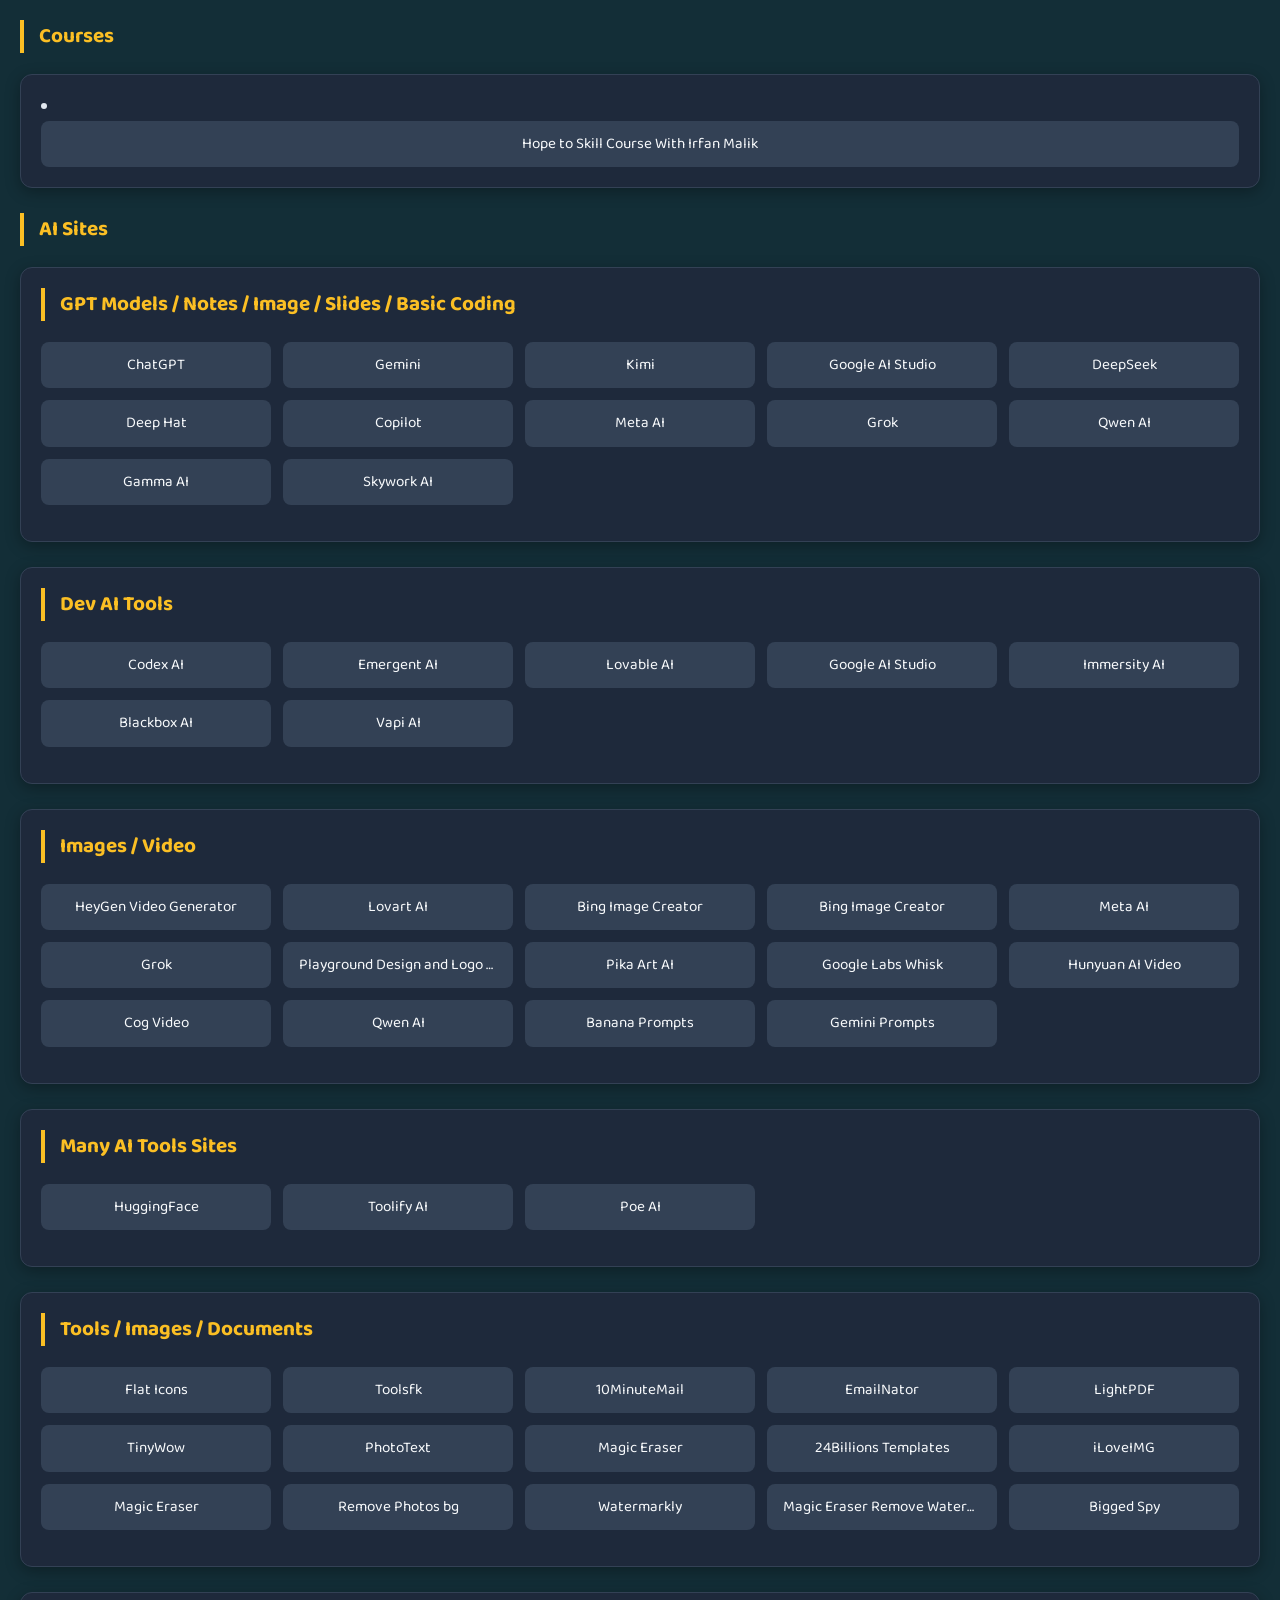
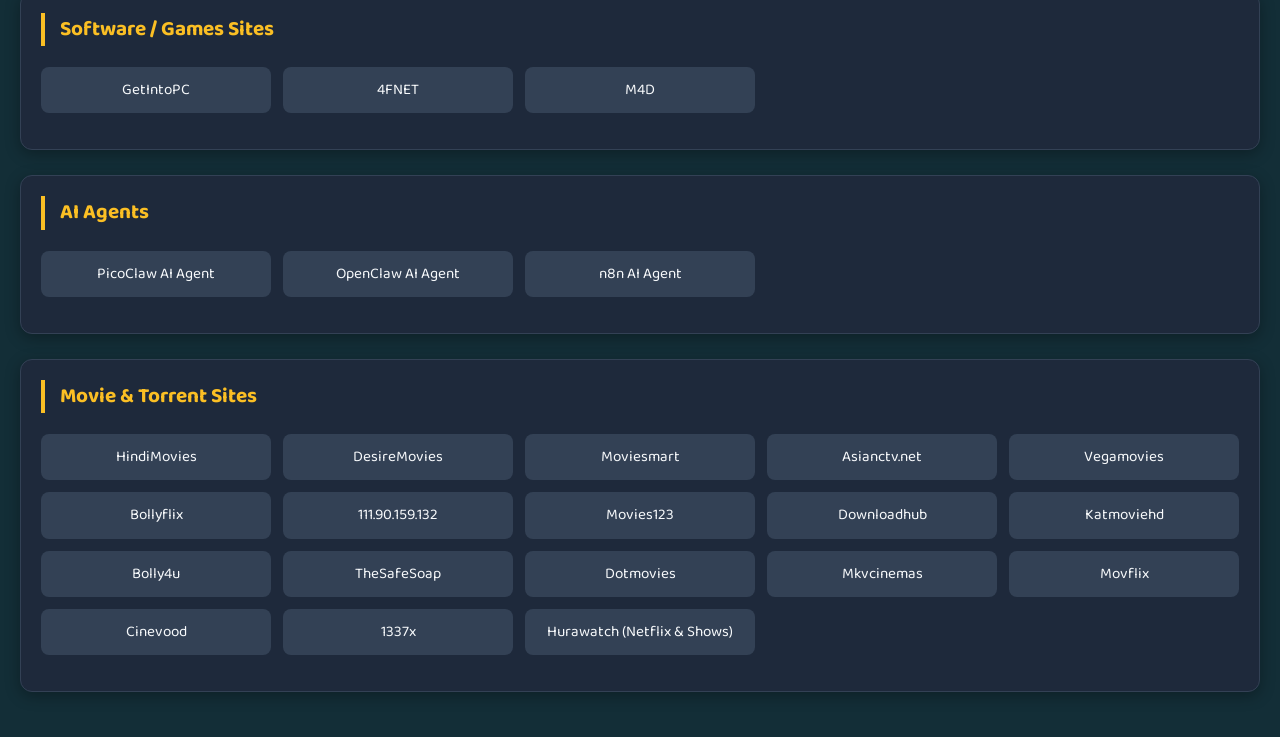
==== all-sites.html @ 226d319f "update" ====
<!DOCTYPE html>
<html lang="en">
<head>
    <meta charset="UTF-8">
    <meta name="viewport" content="width=device-width, initial-scale=1.0">
    <title>My Bookmark</title>
    <link rel="stylesheet" href="style.css">
    <link href="https://fonts.googleapis.com/css2?family=Baloo+Bhai+2&family=Bpmf+Huninn&family=Poppins:ital,wght@0,100;0,200;0,300;0,400;0,500;0,600;0,700;0,800;0,900;1,100;1,200;1,300;1,400;1,500;1,600;1,700;1,800;1,900&display=swap" rel="stylesheet">

</head>
<body>
    <main>
        <h3>Courses</h3>
        <div>
            <li>
                <a href="https://hopetoskills.com/">Hope to Skill Course With Irfan Malik</a>
            </li>
        </div>


        <h3>AI Sites</h3>
       <div>
        <h3>GPT Models / Notes / Image / Slides / Basic Coding</h3>
        <ul>
            <li><a href="https://chat.openai.com/">ChatGPT</a></li>
            <li><a href="https://gemini.google.com/app">Gemini</a></li>
            <li><a href="https://www.kimi.com/en/">Kimi</a></li>
            <li><a href="https://aistudio.google.com/">Google AI Studio</a></li>
            <li><a href="https://www.deepseek.com/en">DeepSeek</a></li>
            <li><a href="https://app.deephat.ai/">Deep Hat</a></li>
            <li><a href="https://copilot.microsoft.com/">Copilot</a></li>
            <li><a href="https://www.meta.ai/">Meta AI</a></li>
            <li><a href="https://grok.com/">Grok</a></li>
            <li><a href="https://qwen.ai/">Qwen AI</a></li>
            <li><a href="https://gamma.app/ur">Gamma AI</a></li>
            <li><a href="https://skywork.ai/">Skywork AI</a></li>
       </div>
       <div>
        <h3>Dev AI Tools</h3>
    <ul>
            <li><a href="https://chatgpt.com/codex">Codex AI</a></li>
            <li><a href="https://app.emergent.sh/home">Emergent AI</a></li>
            <li><a href="https://lovable.dev/">Lovable AI</a></li>
            <li><a href="https://aistudio.google.com/">Google AI Studio</a></li>
            <li><a href="https://app.immersity.ai">Immersity AI</a></li>
            <li><a href="https://www.blackbox.ai/">Blackbox AI</a></li>
            <li><a href="https://vapi.ai/">Vapi AI</a></li>
        </div>
        <div>
             <h3>Images / Video</h3>
            <ul>
            <li><a href="https://app.heygen.com">HeyGen Video Generator</a></li>
            <li><a href="https://www.lovart.ai">Lovart AI</a></li>
            <li><a href="https://www.bing.com/images/create">Bing Image Creator</a></li>
            <li><a href="https://www.bing.com/images/create">Bing Image Creator</a></li>
            <li><a href="https://www.meta.ai/">Meta AI</a></li>
            <li><a href="https://grok.com/">Grok</a></li>
            <li><a href="https://playground.com/">Playground Design and Logo AI</a></li>
            <li><a href="https://pika.art//">Pika Art AI</a></li>
            <li><a href="https://labs.google/fx/tools/whisk">Google Labs Whisk</a></li>
            <li><a href="https://aivideo.hunyuan.tencent.com">Hunyuan AI Video</a></li>
            <li><a href="https://www.cogvideo.org">Cog Video</a></li>
            <li><a href="https://qwen.ai/">Qwen AI</a></li>
            <li><a href="https://www.bananaprompts.xyz/">Banana Prompts</a></li>
            <li><a href="https://gemini-prompts.vercel.app/">Gemini Prompts</a></li>
    
        </div>
        
        <div>
            <h3>Many AI Tools Sites</h3>
    <ul>
            <li><a href="https://huggingface.co/">HuggingFace</a></li>
            <li><a href="https://www.toolify.ai/">Toolify AI</a></li>
            <li><a href="https://poe.com/">Poe AI</a></li>
        </div>
        <div>
            <h3>Tools / Images / Documents</h3>
    <ul>
    
            <li><a href="https://www.flaticon.com//">Flat Icons</a></li>
            <li><a href="https://toolsfk.com/">Toolsfk</a></li>
            <li><a href="https://10minutemail.net">10MinuteMail</a></li>
            <li><a href="https://www.emailnator.com/">EmailNator</a></li>
            <li><a href="https://lightpdf.com/">LightPDF</a></li>
            <li><a href="https://tinywow.com/">TinyWow</a></li>
            <li><a href="https://photext.shop/">PhotoText</a></li>
            <li><a href="https://magiceraser.org/">Magic Eraser</a></li>
            <li><a href="https://24billions.com/">24Billions Templates</a></li>
            <li><a href="https://www.iloveimg.com/">iLoveIMG</a></li>
            <li><a href="https://magiceraser.org/">Magic Eraser</a></li>
            <li><a href="https://remove.photos/ ">Remove Photos bg</a></li>
            <li><a href="https://watermarkly.com/add-text-to-photo/">Watermarkly</a></li>
            <li><a href="https://magiceraser.org/remove-watermark-from-image/">Magic Eraser Remove Watermark</a></li>
            <li><a href="https://bigged.com/spy/">Bigged Spy</a></li>
        </div>
        <div>
            <h3>Software / Games Sites</h3>
    <ul>
            <li><a href="https://getintopc.com/">GetIntoPC  </a></li>
            <li><a href="https://www.4fnet.org/">4FNET</a></li>
            <li><a href="https://www.m4d.fun/">M4D</a></li>
        </div>
        <div>
            <h3>AI Agents</h3>
          <ul>
            <li><a href="https://picoclaw.net/">PicoClaw AI Agent</a></li>
            <li><a href="https://openclaw.ai/">OpenClaw AI Agent</a></li>
            <li><a href="https://n8n.io/">n8n AI Agent</a></li>
        </div>
        <div>
        <h3>Movie & Torrent Sites</h3>
        <ul>
            <li><a href="https://www.hindimovies.to/">HindiMovies</a></li>
            <li><a href="https://desiremovies.my/">DesireMovies</a></li>
            <li><a href="https://moviesmart.click/">Moviesmart</a></li>
            <li><a href="https://asianctv.net/">Asianctv.net</a></li>
            <li><a href="https://vegamovies.is/">Vegamovies</a></li>
            <li><a href="https://bollyflix.diy/">Bollyflix</a></li>
            <li><a href="https://111.90.159.132/">111.90.159.132</a></li>
            <li><a href="https://movies123.pk/">Movies123</a></li>
            <li><a href="https://downloadhub.lol/">Downloadhub</a></li>
            <li><a href="https://katmoviehd.to/">Katmoviehd</a></li>
            <li><a href="https://bolly4u.green/">Bolly4u</a></li>
            <li><a href="https://thesafesoap.com/">TheSafeSoap</a></li>
            <li><a href="https://dotmovies.ws/">Dotmovies</a></li>
            <li><a href="https://mkvcinemas.pw/">Mkvcinemas</a></li>
            <li><a href="https://movflix.info/">Movflix</a></li>
            <li><a href="https://cinevood.net/">Cinevood</a></li>
            <li><a href="https://1337x.to/">1337x</a></li>
            <li><a href="https://hurawatch.cc/">Hurawatch (Netflix & Shows)</a></li>
        </ul>
    </div>
    </main>
</body>
</html>
---- style.css ----
* { font-family: "Baloo Bhai 2", cursive; 
}
   
   /* Global Styles */
    body {
  font-family: "Segoe UI", Tahoma, Geneva, Verdana, sans-serif;
  background-color: #132e37; /* Dark Blue-Grey background */
  color: #e2e8f0;
  line-height: 1.6;
  margin: 0;
  padding: 20px;
}

h2 {
  text-align: center;
  color: #38bdf8;
  font-size: 2.5rem;
  margin-bottom: 30px;
  text-transform: uppercase;
  letter-spacing: 2px;
  border-bottom: 2px solid #38bdf8;
  display: inline-block;
  width: 100%;
  padding-bottom: 10px;
}

/* Container for each category */
div {
  background: #1e293b;
  margin-bottom: 25px;
  padding: 20px;
  border-radius: 12px;
  box-shadow: 0 4px 15px rgba(0, 0, 0, 0.3);
  border: 1px solid #334155;
}

h3 {
  color: #fbbf24; /* Amber color for titles */
  margin-top: 0;
  border-left: 4px solid #fbbf24;
  padding-left: 15px;
  font-size: 1.3rem;
}

/* List styling */
ul {
  list-style: none;
  padding: 0;
  display: grid;
  grid-template-columns: repeat(auto-fill, minmax(200px, 1fr));
  gap: 12px;
  margin-top: 15px;
}

li {
  margin: 0;
}

/* Link/Button styling */
a {
  text-decoration: none;
  color: #f8fafc;
  background: #334155;
  padding: 10px 15px;
  border-radius: 8px;
  display: block;
  transition: all 0.3s ease;
  text-align: center;
  font-size: 0.95rem;
  border: 1px solid transparent;
  white-space: nowrap;
  overflow: hidden;
  text-overflow: ellipsis;
}

/* Hover effect */
a:hover {
  background: #38bdf8;
  color: #0f172a;
  transform: translateY(-3px);
  box-shadow: 0 5px 15px rgba(56, 189, 248, 0.4);
  font-weight: bold;
}

/* Responsive adjustments */
@media (max-width: 600px) {
  ul {
    grid-template-columns: repeat(auto-fill, minmax(140px, 1fr));
  }
  h2 {
    font-size: 1.8rem;
  }
}
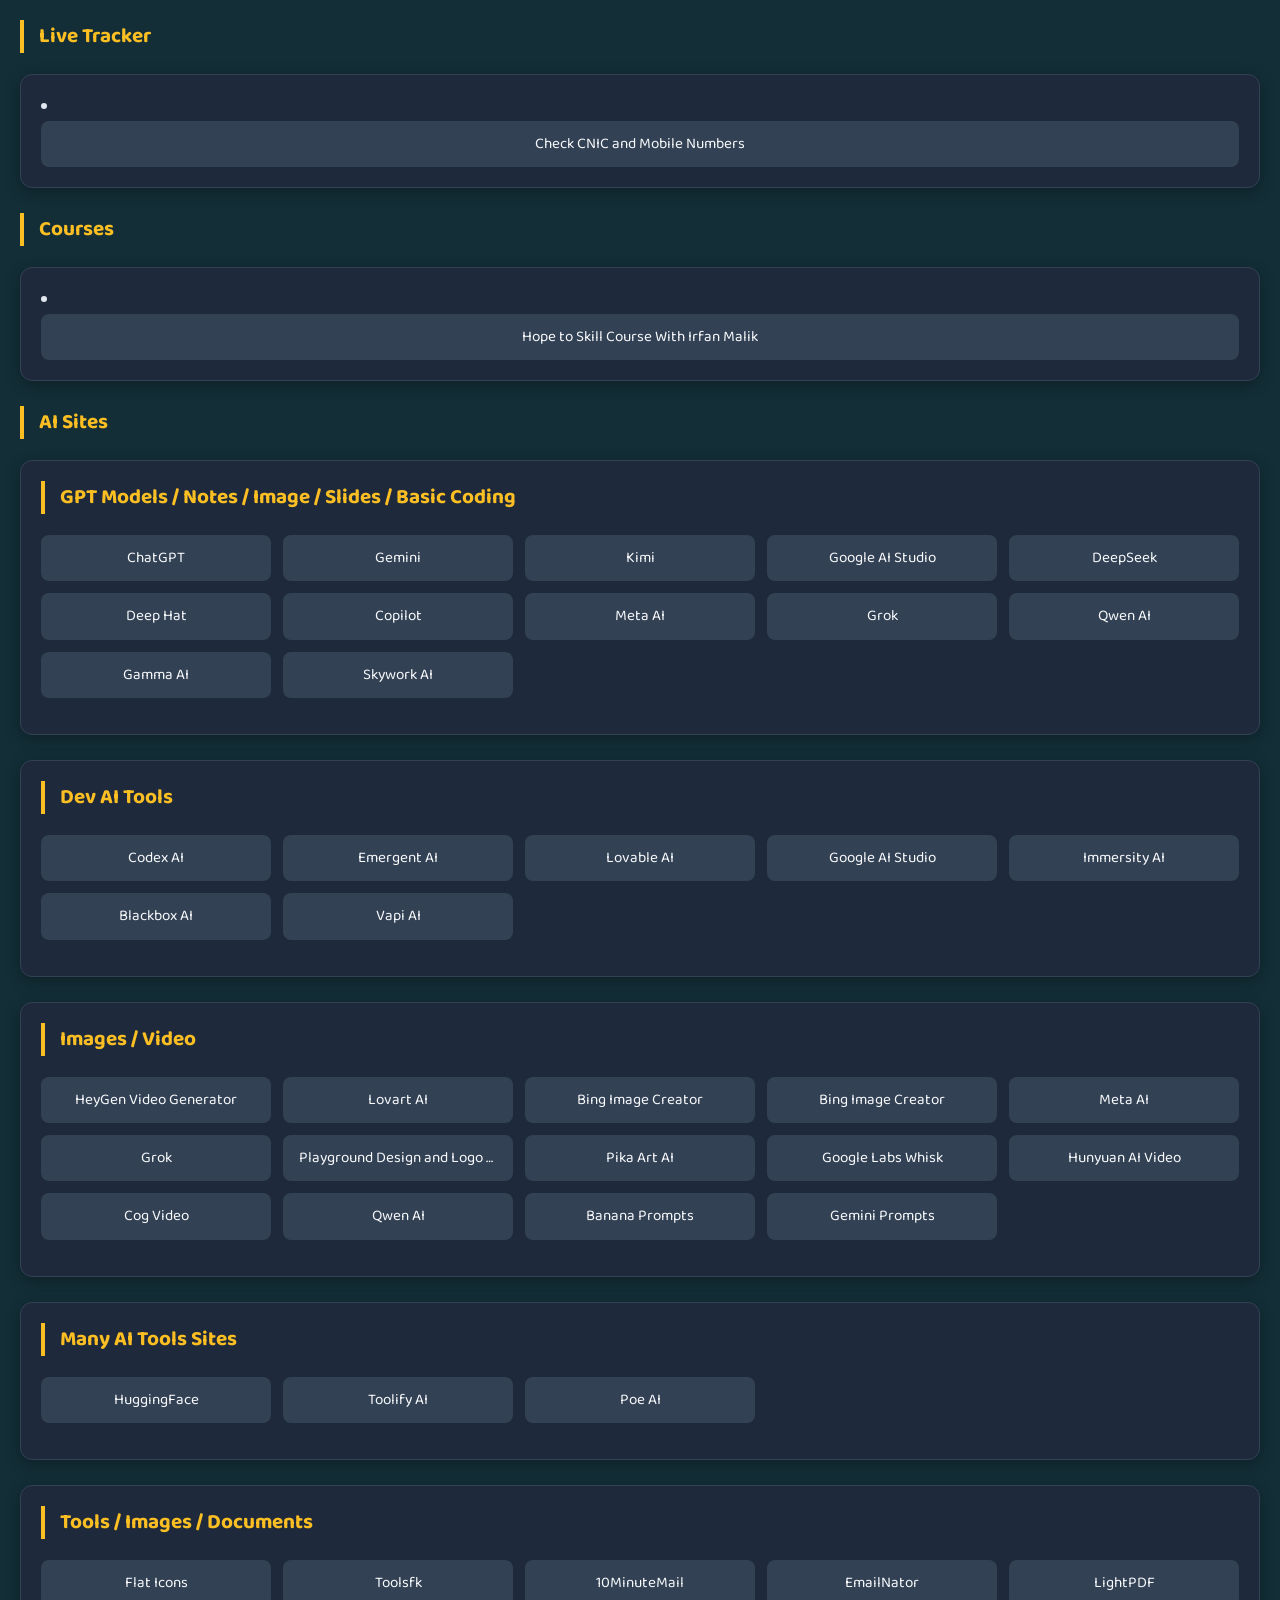
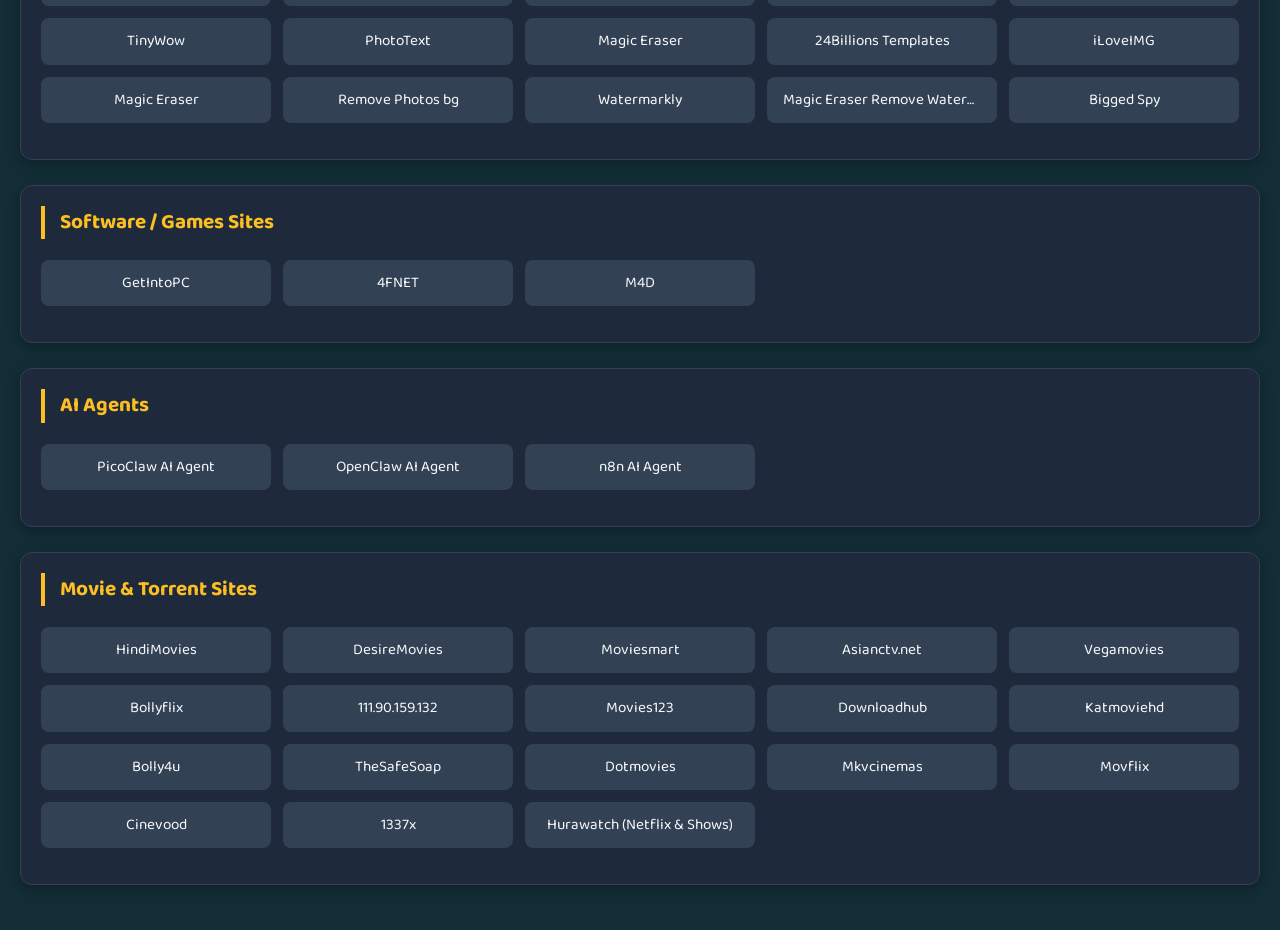
==== commit 5aae63d7: "update live tracker site" ====
--- a/all-sites.html
+++ b/all-sites.html
@@ -10,6 +10,13 @@
 </head>
 <body>
     <main>
+        
+        <h3>Live Tracker</h3>
+        <div>
+            <li>
+                <a href="https://cnic.pk/">Check CNIC and Mobile Numbers</a>
+            </li>
+        </div>
         <h3>Courses</h3>
         <div>
             <li>
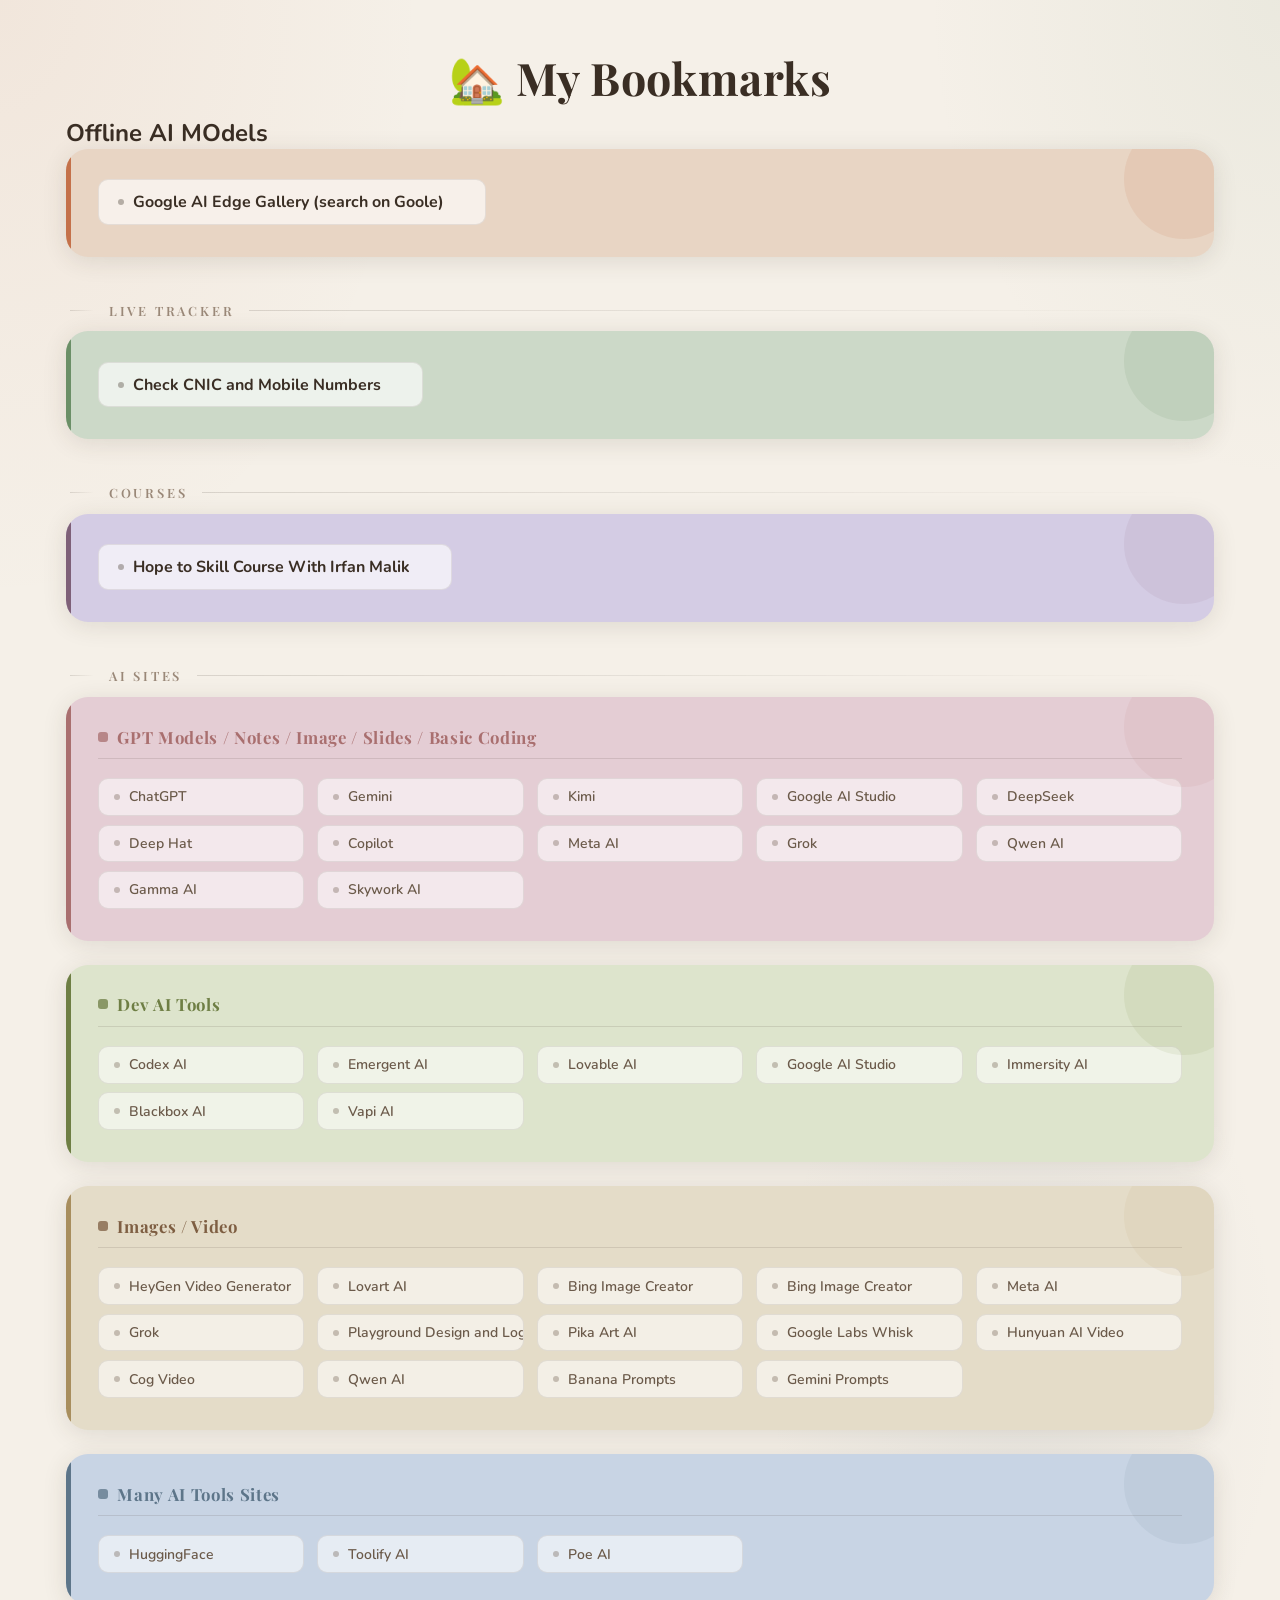
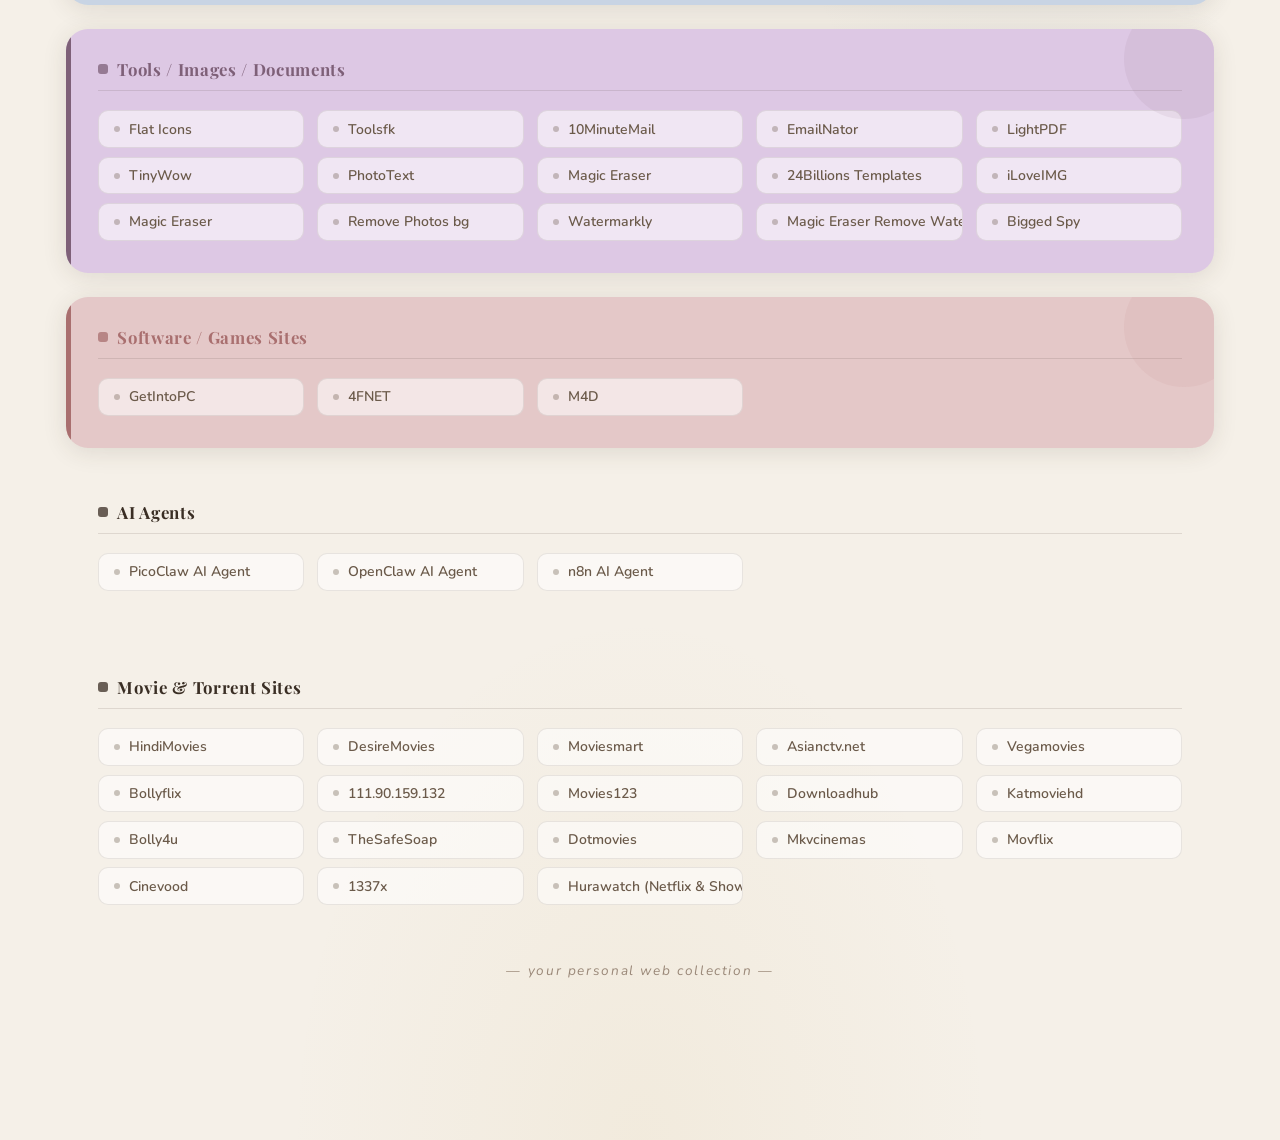
==== commit c6d190b4: "update-of -Google AI edge gallary" ====
--- a/all-sites.html
+++ b/all-sites.html
@@ -11,6 +11,14 @@
 <body>
     <main>
         
+        <h2>Offline AI MOdels</h2>
+
+        <div>
+            <li>
+                <a href="https://www.google.com">Google AI Edge Gallery (search on Goole) </a>
+            </li>
+        </div>
+
         <h3>Live Tracker</h3>
         <div>
             <li>
--- a/style.css
+++ b/style.css
@@ -1,93 +1,440 @@
-* { font-family: "Baloo Bhai 2", cursive; 
-}
-   
-   /* Global Styles */
-    body {
-  font-family: "Segoe UI", Tahoma, Geneva, Verdana, sans-serif;
-  background-color: #132e37; /* Dark Blue-Grey background */
-  color: #e2e8f0;
-  line-height: 1.6;
-  margin: 0;
-  padding: 20px;
-}
-
-h2 {
+/* =============================================
+   MY BOOKMARK — Warm Home Interior Theme
+   Colors: Cream · Sage · Terracotta · Dusty Rose
+   Vibe: Clean, Cozy, Warm, Elegant
+   ============================================= */
+
+@import url('https://fonts.googleapis.com/css2?family=Playfair+Display:wght@500;600;700&family=Nunito:wght@400;500;600;700&display=swap');
+
+/* ══════════════════════════════════════════════
+   CSS VARIABLES
+══════════════════════════════════════════════ */
+:root {
+  /* Page background — warm linen/cream */
+  --bg-page:     #f5f0e8;
+  --bg-warm:     #ede8de;
+
+  /* Card backgrounds — soft home palette */
+  --sage:        #8faa8b;
+  --sage-light:  #b5c9b2;
+  --sage-dark:   #6b8f67;
+
+  --terracotta:  #c4714a;
+  --terra-light: #d9926f;
+  --terra-dark:  #a85a38;
+
+  --dusty-rose:  #c48b8b;
+  --rose-light:  #d4a9a9;
+  --rose-dark:   #a96f6f;
+
+  --slate-blue:  #7a90a4;
+  --slate-light: #9aafc0;
+  --slate-dark:  #5d7589;
+
+  --mustard:     #c4a24a;
+  --must-light:  #d4b96a;
+  --must-dark:   #a8882e;
+
+  --olive:       #8a9a5a;
+  --olive-light: #a4b472;
+  --olive-dark:  #6e7e44;
+
+  --warm-brown:  #9a7558;
+  --brown-light: #b4926f;
+  --brown-dark:  #7e5e42;
+
+  --muted-teal:  #5a8a84;
+  --teal-light:  #74a49e;
+  --teal-dark:   #426e68;
+
+  --mauve:       #9a7a94;
+  --mauve-light: #b498ae;
+  --mauve-dark:  #7e6078;
+
+  --sand:        #c4aa7a;
+  --sand-light:  #d4be96;
+  --sand-dark:   #a88e5e;
+
+  /* Text */
+  --text-dark:   #3a2e24;
+  --text-mid:    #6b5a4a;
+  --text-soft:   #9a8878;
+  --text-light:  #f5f0e8;
+
+  /* Fonts */
+  --font-display: 'Playfair Display', serif;
+  --font-body:    'Nunito', sans-serif;
+
+  --r-xs: 6px;
+  --r-sm: 10px;
+  --r-md: 16px;
+  --r-lg: 22px;
+  --r-xl: 28px;
+
+  --ease:        0.22s cubic-bezier(0.4, 0, 0.2, 1);
+  --ease-bounce: 0.28s cubic-bezier(0.34, 1.4, 0.64, 1);
+  --shadow-soft: 0 2px 16px rgba(58, 46, 36, 0.1);
+  --shadow-card: 0 4px 24px rgba(58, 46, 36, 0.12);
+  --shadow-hover: 0 12px 40px rgba(58, 46, 36, 0.18);
+}
+
+/* ══════════════════════════════════════════════
+   RESET
+══════════════════════════════════════════════ */
+*, *::before, *::after { box-sizing: border-box; margin: 0; padding: 0; }
+html { scroll-behavior: smooth; }
+ul, li { list-style: none; }
+
+/* ══════════════════════════════════════════════
+   BODY — warm linen background
+══════════════════════════════════════════════ */
+body {
+  font-family: var(--font-body);
+  background-color: var(--bg-page);
+  background-image:
+    radial-gradient(ellipse 60% 40% at 0%   0%,   rgba(196,113,74,0.08)  0%, transparent 55%),
+    radial-gradient(ellipse 55% 35% at 100% 0%,   rgba(143,170,139,0.10) 0%, transparent 50%),
+    radial-gradient(ellipse 50% 35% at 50%  100%, rgba(196,162, 74,0.07) 0%, transparent 55%),
+    radial-gradient(ellipse 40% 30% at 80%  50%,  rgba(122,144,164,0.08) 0%, transparent 50%);
+  color: var(--text-dark);
+  min-height: 100vh;
+  padding-bottom: 6rem;
+}
+
+/* ══════════════════════════════════════════════
+   PAGE HEADER
+══════════════════════════════════════════════ */
+main::before {
+  content: '🏡  My Bookmarks';
+  display: block;
+  font-family: var(--font-display);
+  font-size: clamp(1.8rem, 5vw, 2.8rem);
+  font-weight: 700;
   text-align: center;
-  color: #38bdf8;
-  font-size: 2.5rem;
-  margin-bottom: 30px;
+  padding: 3rem 1.5rem 0.6rem;
+  color: var(--text-dark);
+  letter-spacing: 0.01em;
+  animation: fadeDown 0.55s ease both;
+}
+
+main::after {
+  content: '— your personal web collection —';
+  display: block;
+  font-family: var(--font-body);
+  font-size: 0.85rem;
+  font-weight: 400;
+  text-align: center;
+  color: var(--text-soft);
+  letter-spacing: 0.12em;
+  margin-bottom: 2rem;
+  font-style: italic;
+  animation: fadeDown 0.6s 0.1s ease both;
+}
+
+/* ══════════════════════════════════════════════
+   MAIN WRAPPER
+══════════════════════════════════════════════ */
+main {
+  max-width: 1200px;
+  margin: 0 auto;
+  padding: 0 1.6rem 2rem;
+}
+
+/* ══════════════════════════════════════════════
+   SECTION LABELS — "Live Tracker", "Courses", "AI Sites"
+══════════════════════════════════════════════ */
+main > h3 {
+  font-family: var(--font-display);
+  font-size: clamp(0.7rem, 1.5vw, 0.8rem);
+  font-weight: 600;
+  letter-spacing: 0.22em;
   text-transform: uppercase;
-  letter-spacing: 2px;
-  border-bottom: 2px solid #38bdf8;
+  color: var(--text-soft);
+  margin: 2.8rem 0 0.8rem 0.3rem;
+  display: flex;
+  align-items: center;
+  gap: 0.9rem;
+  animation: fadeIn 0.5s ease both;
+}
+
+main > h3::before,
+main > h3::after {
+  content: '';
+  flex: 1;
+  height: 1px;
+  background: linear-gradient(90deg, rgba(58,46,36,0.15), transparent);
+}
+main > h3::before { max-width: 24px; }
+main > h3:first-child { margin-top: 0.5rem; }
+
+/* ══════════════════════════════════════════════
+   CARDS — base styles
+══════════════════════════════════════════════ */
+main > div {
+  position: relative;
+  border-radius: var(--r-lg);
+  padding: 1.8rem 2rem 2rem;
+  margin-bottom: 1.5rem;
+  overflow: hidden;
+  transition: transform var(--ease), box-shadow var(--ease);
+  animation: slideUp 0.45s ease both;
+  border: none;
+}
+
+/* Stagger */
+main > div:nth-child(2)  { animation-delay: 0.04s; }
+main > div:nth-child(4)  { animation-delay: 0.08s; }
+main > div:nth-child(6)  { animation-delay: 0.12s; }
+main > div:nth-child(7)  { animation-delay: 0.16s; }
+main > div:nth-child(8)  { animation-delay: 0.20s; }
+main > div:nth-child(9)  { animation-delay: 0.24s; }
+main > div:nth-child(10) { animation-delay: 0.28s; }
+main > div:nth-child(11) { animation-delay: 0.32s; }
+main > div:nth-child(12) { animation-delay: 0.36s; }
+main > div:nth-child(13) { animation-delay: 0.40s; }
+
+/* ── CARD BACKGROUNDS — each a warm home color ── */
+main > div:nth-child(2)  { background: #e8d5c4; box-shadow: var(--shadow-card); }  /* Live Tracker   — warm peach  */
+main > div:nth-child(4)  { background: #ccd9c8; box-shadow: var(--shadow-card); }  /* Courses        — sage green  */
+main > div:nth-child(6)  { background: #d4cce4; box-shadow: var(--shadow-card); }  /* GPT Models     — lavender    */
+main > div:nth-child(7)  { background: #c8ddd8; box-shadow: var(--shadow-card); }  /* Dev AI Tools   — muted teal  */
+main > div:nth-child(8)  { background: #e4cdd4; box-shadow: var(--shadow-card); }  /* Images/Video   — dusty rose  */
+main > div:nth-child(9)  { background: #dde4cc; box-shadow: var(--shadow-card); }  /* Many AI Tools  — olive green */
+main > div:nth-child(10) { background: #e4dcc8; box-shadow: var(--shadow-card); }  /* Tools/Docs     — sand/wheat  */
+main > div:nth-child(11) { background: #c8d4e4; box-shadow: var(--shadow-card); }  /* Software/Games — slate blue  */
+main > div:nth-child(12) { background: #ddc8e4; box-shadow: var(--shadow-card); }  /* AI Agents      — mauve       */
+main > div:nth-child(13) { background: #e4c8c8; box-shadow: var(--shadow-card); }  /* Movies/Torrent — rose        */
+
+/* Left border accent per card */
+main > div:nth-child(2)::before  { background: var(--terracotta); }
+main > div:nth-child(4)::before  { background: var(--sage-dark); }
+main > div:nth-child(6)::before  { background: var(--mauve-dark); }
+main > div:nth-child(7)::before  { background: var(--teal-dark); }
+main > div:nth-child(8)::before  { background: var(--rose-dark); }
+main > div:nth-child(9)::before  { background: var(--olive-dark); }
+main > div:nth-child(10)::before { background: var(--sand-dark); }
+main > div:nth-child(11)::before { background: var(--slate-dark); }
+main > div:nth-child(12)::before { background: var(--mauve-dark); }
+main > div:nth-child(13)::before { background: var(--rose-dark); }
+
+main > div::before {
+  content: '';
+  position: absolute;
+  top: 0; left: 0; bottom: 0;
+  width: 5px;
+  border-radius: var(--r-lg) 0 0 var(--r-lg);
+}
+
+/* Subtle corner texture circle */
+main > div::after {
+  content: '';
+  position: absolute;
+  top: -30px; right: -30px;
+  width: 120px; height: 120px;
+  border-radius: 50%;
+  opacity: 0.12;
+  pointer-events: none;
+}
+
+main > div:nth-child(2)::after  { background: var(--terracotta); }
+main > div:nth-child(4)::after  { background: var(--sage-dark); }
+main > div:nth-child(6)::after  { background: var(--mauve); }
+main > div:nth-child(7)::after  { background: var(--muted-teal); }
+main > div:nth-child(8)::after  { background: var(--dusty-rose); }
+main > div:nth-child(9)::after  { background: var(--olive); }
+main > div:nth-child(10)::after { background: var(--sand); }
+main > div:nth-child(11)::after { background: var(--slate-blue); }
+main > div:nth-child(12)::after { background: var(--mauve); }
+main > div:nth-child(13)::after { background: var(--dusty-rose); }
+
+/* Card hover */
+main > div:hover {
+  transform: translateY(-4px);
+  box-shadow: var(--shadow-hover);
+}
+
+/* ══════════════════════════════════════════════
+   SECTION HEADINGS inside cards
+══════════════════════════════════════════════ */
+main > div > h3 {
+  font-family: var(--font-display);
+  font-size: clamp(0.88rem, 2vw, 1.05rem);
+  font-weight: 700;
+  letter-spacing: 0.04em;
+  margin-bottom: 1.2rem;
+  padding-bottom: 0.65rem;
+  display: flex;
+  align-items: center;
+  gap: 0.6rem;
+  border-bottom: 1.5px solid rgba(58, 46, 36, 0.12);
+}
+
+/* Small square icon before heading */
+main > div > h3::before {
+  content: '';
   display: inline-block;
-  width: 100%;
-  padding-bottom: 10px;
-}
-
-/* Container for each category */
-div {
-  background: #1e293b;
-  margin-bottom: 25px;
-  padding: 20px;
-  border-radius: 12px;
-  box-shadow: 0 4px 15px rgba(0, 0, 0, 0.3);
-  border: 1px solid #334155;
-}
-
-h3 {
-  color: #fbbf24; /* Amber color for titles */
-  margin-top: 0;
-  border-left: 4px solid #fbbf24;
-  padding-left: 15px;
-  font-size: 1.3rem;
-}
-
-/* List styling */
+  width: 10px;
+  height: 10px;
+  border-radius: 3px;
+  flex-shrink: 0;
+  background: currentColor;
+  opacity: 0.75;
+}
+
+/* Heading text colors */
+main > div:nth-child(2)  > h3 { color: var(--terra-dark);  }
+main > div:nth-child(4)  > h3 { color: var(--sage-dark);   }
+main > div:nth-child(6)  > h3 { color: var(--mauve-dark);  }
+main > div:nth-child(7)  > h3 { color: var(--teal-dark);   }
+main > div:nth-child(8)  > h3 { color: var(--rose-dark);   }
+main > div:nth-child(9)  > h3 { color: var(--olive-dark);  }
+main > div:nth-child(10) > h3 { color: var(--brown-dark);  }
+main > div:nth-child(11) > h3 { color: var(--slate-dark);  }
+main > div:nth-child(12) > h3 { color: var(--mauve-dark);  }
+main > div:nth-child(13) > h3 { color: var(--rose-dark);   }
+
+/* ══════════════════════════════════════════════
+   LISTS
+══════════════════════════════════════════════ */
 ul {
-  list-style: none;
-  padding: 0;
   display: grid;
   grid-template-columns: repeat(auto-fill, minmax(200px, 1fr));
-  gap: 12px;
-  margin-top: 15px;
-}
-
-li {
-  margin: 0;
-}
-
-/* Link/Button styling */
+  gap: 0.55rem 0.8rem;
+}
+
+main > div > li {
+  display: inline-block;
+  margin-top: 0.1rem;
+}
+
+/* ══════════════════════════════════════════════
+   LINKS
+══════════════════════════════════════════════ */
 a {
+  display: flex;
+  align-items: center;
+  gap: 0.55rem;
+  color: var(--text-mid);
   text-decoration: none;
-  color: #f8fafc;
-  background: #334155;
-  padding: 10px 15px;
-  border-radius: 8px;
-  display: block;
-  transition: all 0.3s ease;
-  text-align: center;
-  font-size: 0.95rem;
-  border: 1px solid transparent;
+  font-size: 0.875rem;
+  font-weight: 600;
+  padding: 0.52rem 0.95rem;
+  border-radius: var(--r-sm);
+  background: rgba(255,255,255,0.55);
+  border: 1px solid rgba(58,46,36,0.1);
+  width: 100%;
   white-space: nowrap;
   overflow: hidden;
   text-overflow: ellipsis;
-}
-
-/* Hover effect */
+  transition: all var(--ease-bounce);
+}
+
+/* Small dot */
+a::before {
+  content: '';
+  display: inline-block;
+  width: 6px;
+  height: 6px;
+  border-radius: 50%;
+  flex-shrink: 0;
+  background: currentColor;
+  opacity: 0.35;
+  transition: all var(--ease);
+}
+
+/* Arrow */
+a::after {
+  content: '→';
+  margin-left: auto;
+  font-size: 0.82rem;
+  opacity: 0;
+  transform: translateX(-5px);
+  transition: all var(--ease);
+  flex-shrink: 0;
+}
+
 a:hover {
-  background: #38bdf8;
-  color: #0f172a;
-  transform: translateY(-3px);
-  box-shadow: 0 5px 15px rgba(56, 189, 248, 0.4);
-  font-weight: bold;
-}
-
-/* Responsive adjustments */
-@media (max-width: 600px) {
-  ul {
-    grid-template-columns: repeat(auto-fill, minmax(140px, 1fr));
-  }
-  h2 {
-    font-size: 1.8rem;
-  }
-}
+  color: var(--text-dark);
+  background: rgba(255,255,255,0.88);
+  border-color: rgba(58,46,36,0.2);
+  transform: translateX(4px);
+  box-shadow: 0 4px 16px rgba(58,46,36,0.12);
+}
+
+a:hover::before {
+  opacity: 1;
+  transform: scale(1.4);
+}
+
+a:hover::after {
+  opacity: 0.55;
+  transform: translateX(0);
+}
+
+/* Standalone big link */
+main > div > li > a {
+  font-size: 1rem;
+  font-weight: 700;
+  padding: 0.68rem 1.2rem;
+  background: rgba(255,255,255,0.65);
+  color: var(--text-dark);
+}
+
+main > div > li > a:hover {
+  background: rgba(255,255,255,0.95);
+}
+
+/* ══════════════════════════════════════════════
+   ANIMATIONS
+══════════════════════════════════════════════ */
+@keyframes slideUp {
+  from { opacity: 0; transform: translateY(24px); }
+  to   { opacity: 1; transform: translateY(0); }
+}
+@keyframes fadeDown {
+  from { opacity: 0; transform: translateY(-12px); }
+  to   { opacity: 1; transform: translateY(0); }
+}
+@keyframes fadeIn {
+  from { opacity: 0; }
+  to   { opacity: 1; }
+}
+
+/* ══════════════════════════════════════════════
+   SCROLLBAR
+══════════════════════════════════════════════ */
+::-webkit-scrollbar        { width: 7px; }
+::-webkit-scrollbar-track  { background: var(--bg-warm); }
+::-webkit-scrollbar-thumb  {
+  background: linear-gradient(180deg, var(--terracotta), var(--sage-dark), var(--slate-blue));
+  border-radius: 4px;
+}
+
+/* ══════════════════════════════════════════════
+   SELECTION
+══════════════════════════════════════════════ */
+::selection { background: rgba(196,113,74,0.25); color: var(--text-dark); }
+
+/* ══════════════════════════════════════════════
+   RESPONSIVE
+══════════════════════════════════════════════ */
+@media (max-width: 900px) {
+  ul { grid-template-columns: repeat(auto-fill, minmax(175px, 1fr)); }
+}
+
+@media (max-width: 768px) {
+  main            { padding: 0 1rem 2rem; }
+  main > div      { padding: 1.4rem 1.3rem 1.5rem; border-radius: var(--r-md); }
+  ul              { grid-template-columns: repeat(auto-fill, minmax(155px, 1fr)); gap: 0.4rem; }
+  a               { font-size: 0.83rem; padding: 0.45rem 0.75rem; }
+}
+
+@media (max-width: 520px) {
+  ul         { grid-template-columns: 1fr 1fr; }
+  main > div { padding: 1.2rem 1rem; }
+}
+
+@media (max-width: 380px) {
+  ul { grid-template-columns: 1fr; }
+  a  { font-size: 0.81rem; }
+}
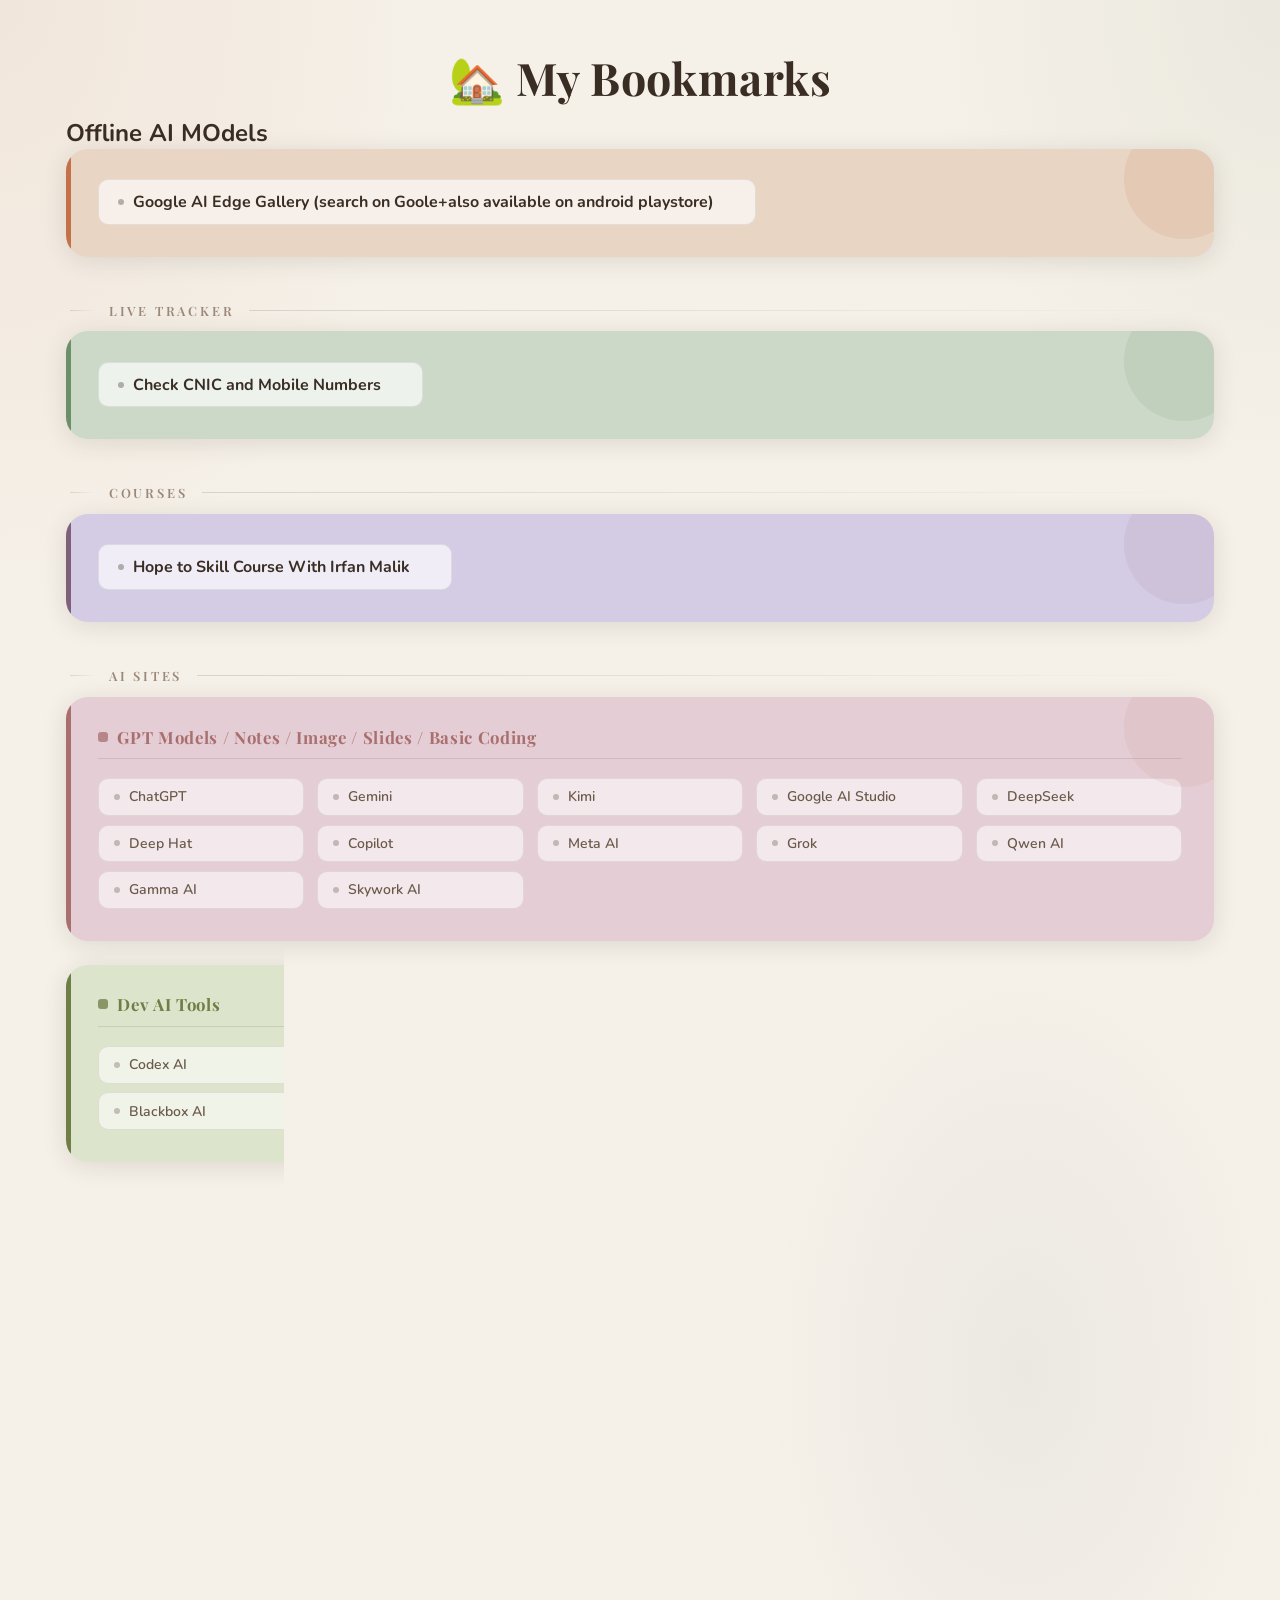
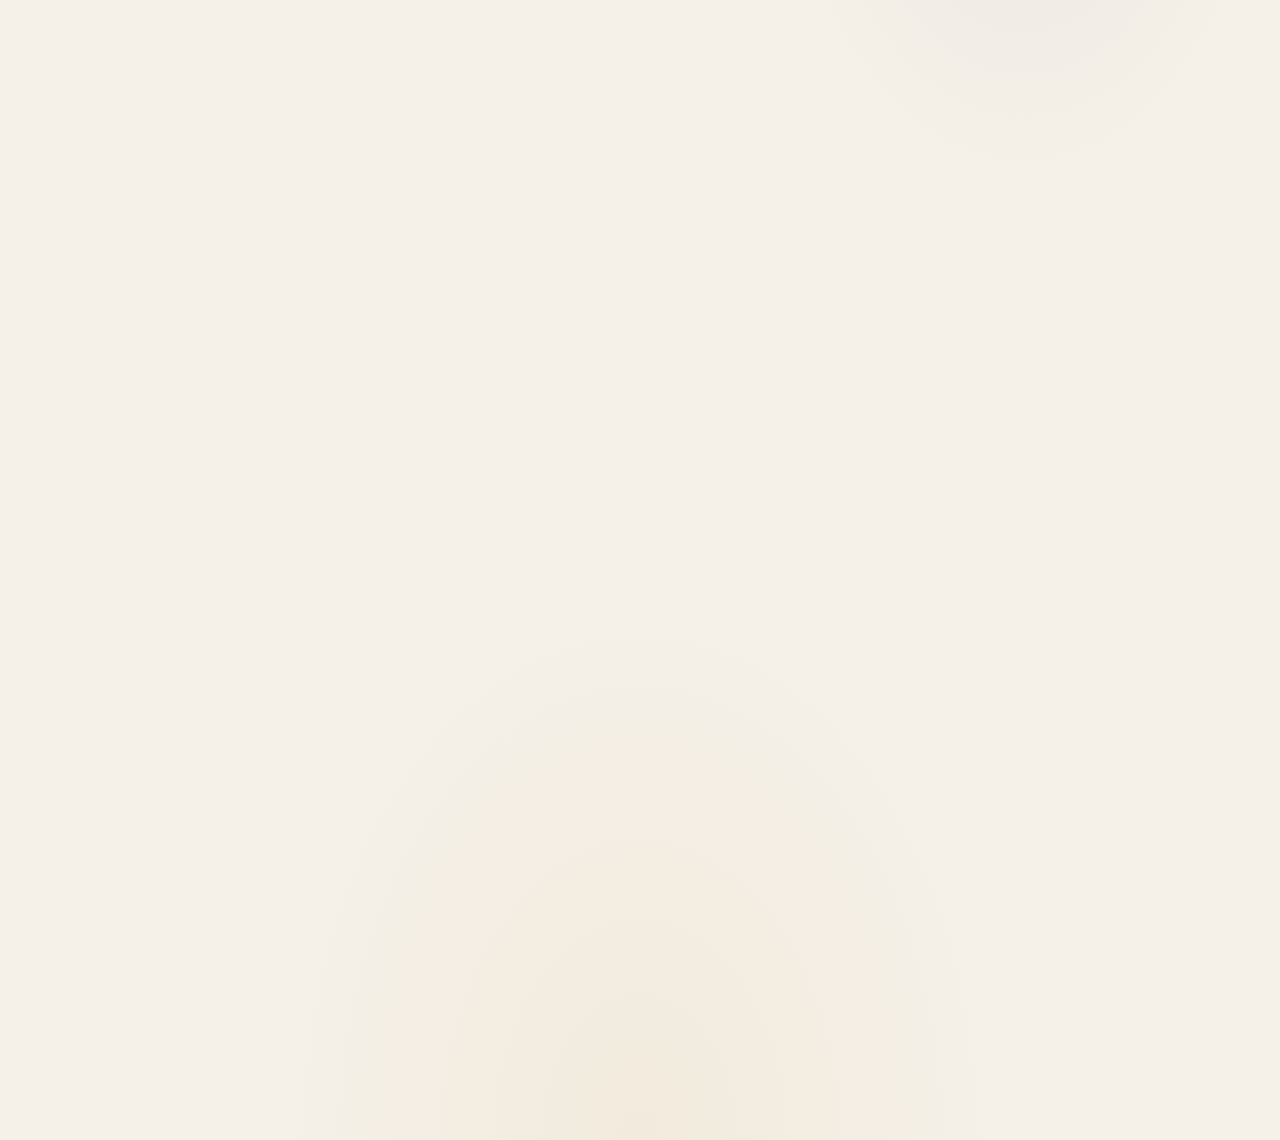
==== commit 2dadb097: "up" ====
--- a/all-sites.html
+++ b/all-sites.html
@@ -15,7 +15,7 @@
 
         <div>
             <li>
-                <a href="https://www.google.com">Google AI Edge Gallery (search on Goole) </a>
+                <a href="https://www.google.com">Google AI Edge Gallery (search on Goole+also available on android playstore) </a>
             </li>
         </div>
 
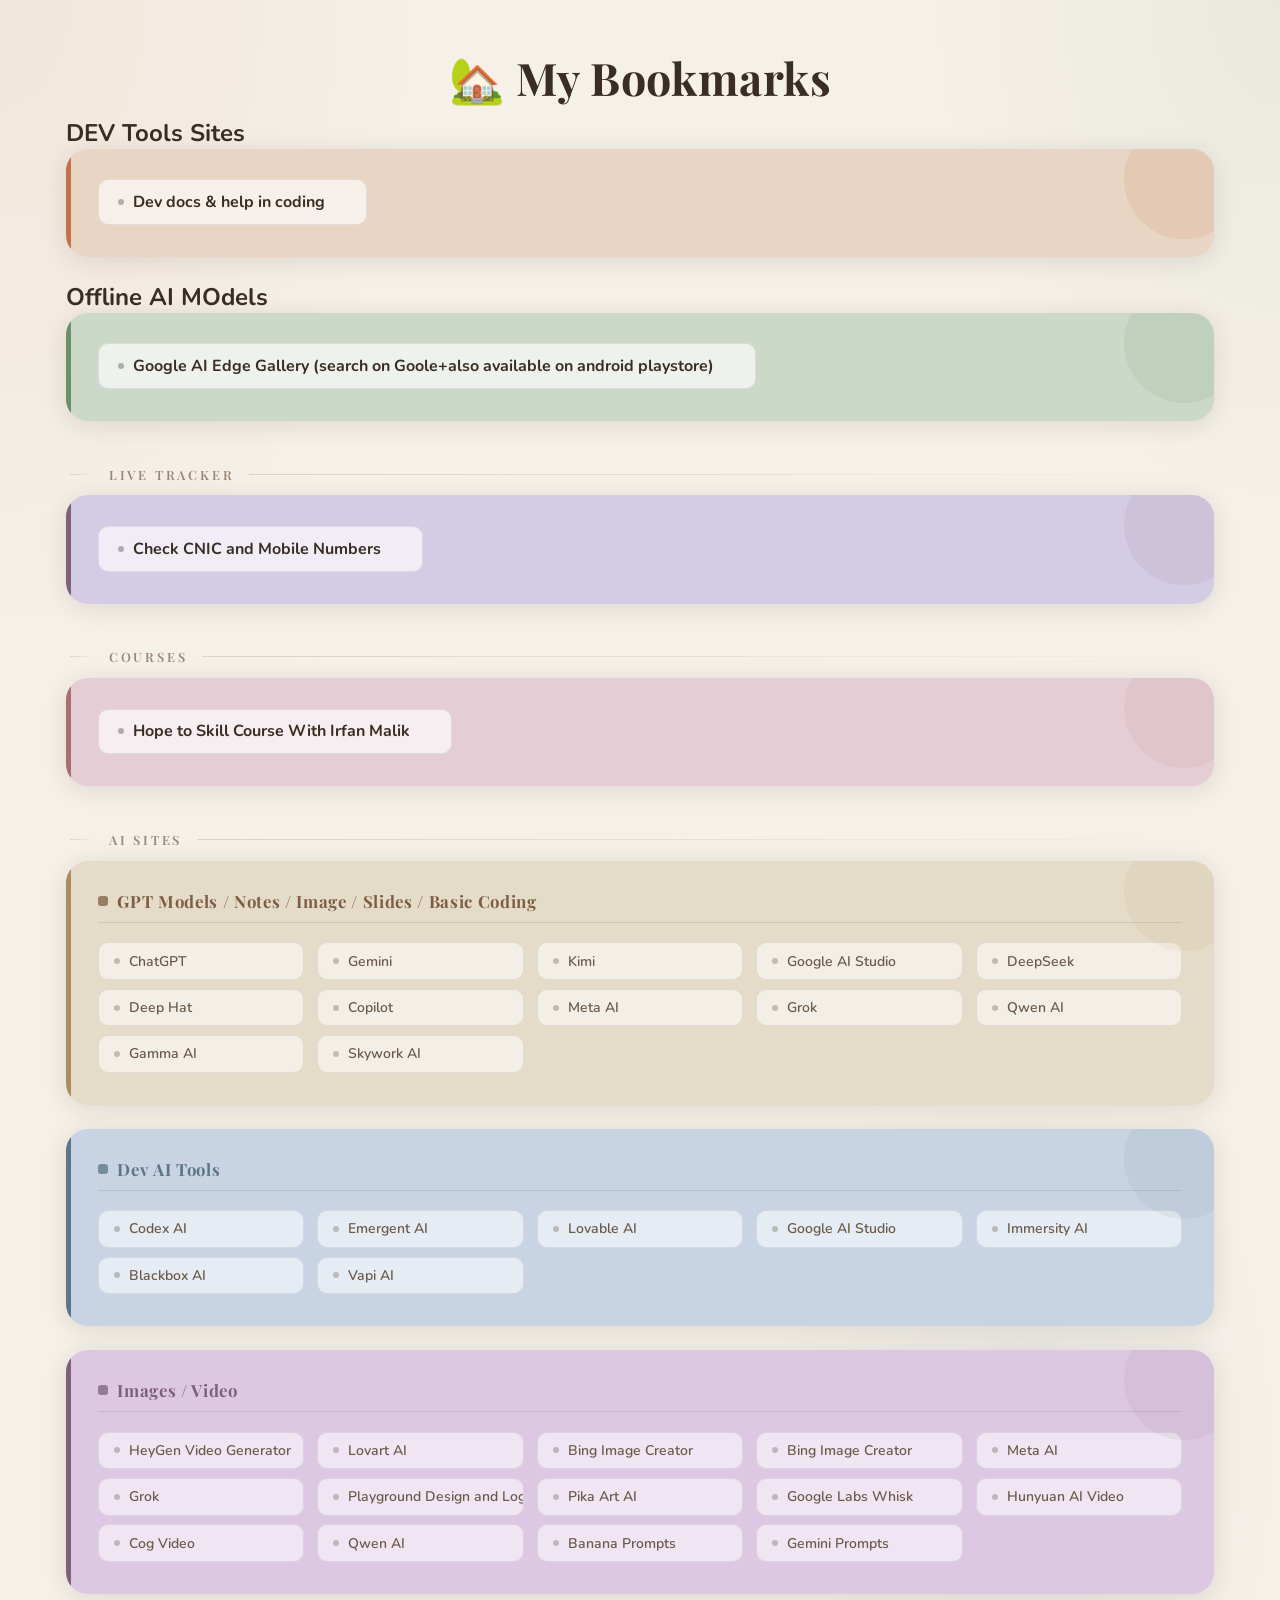
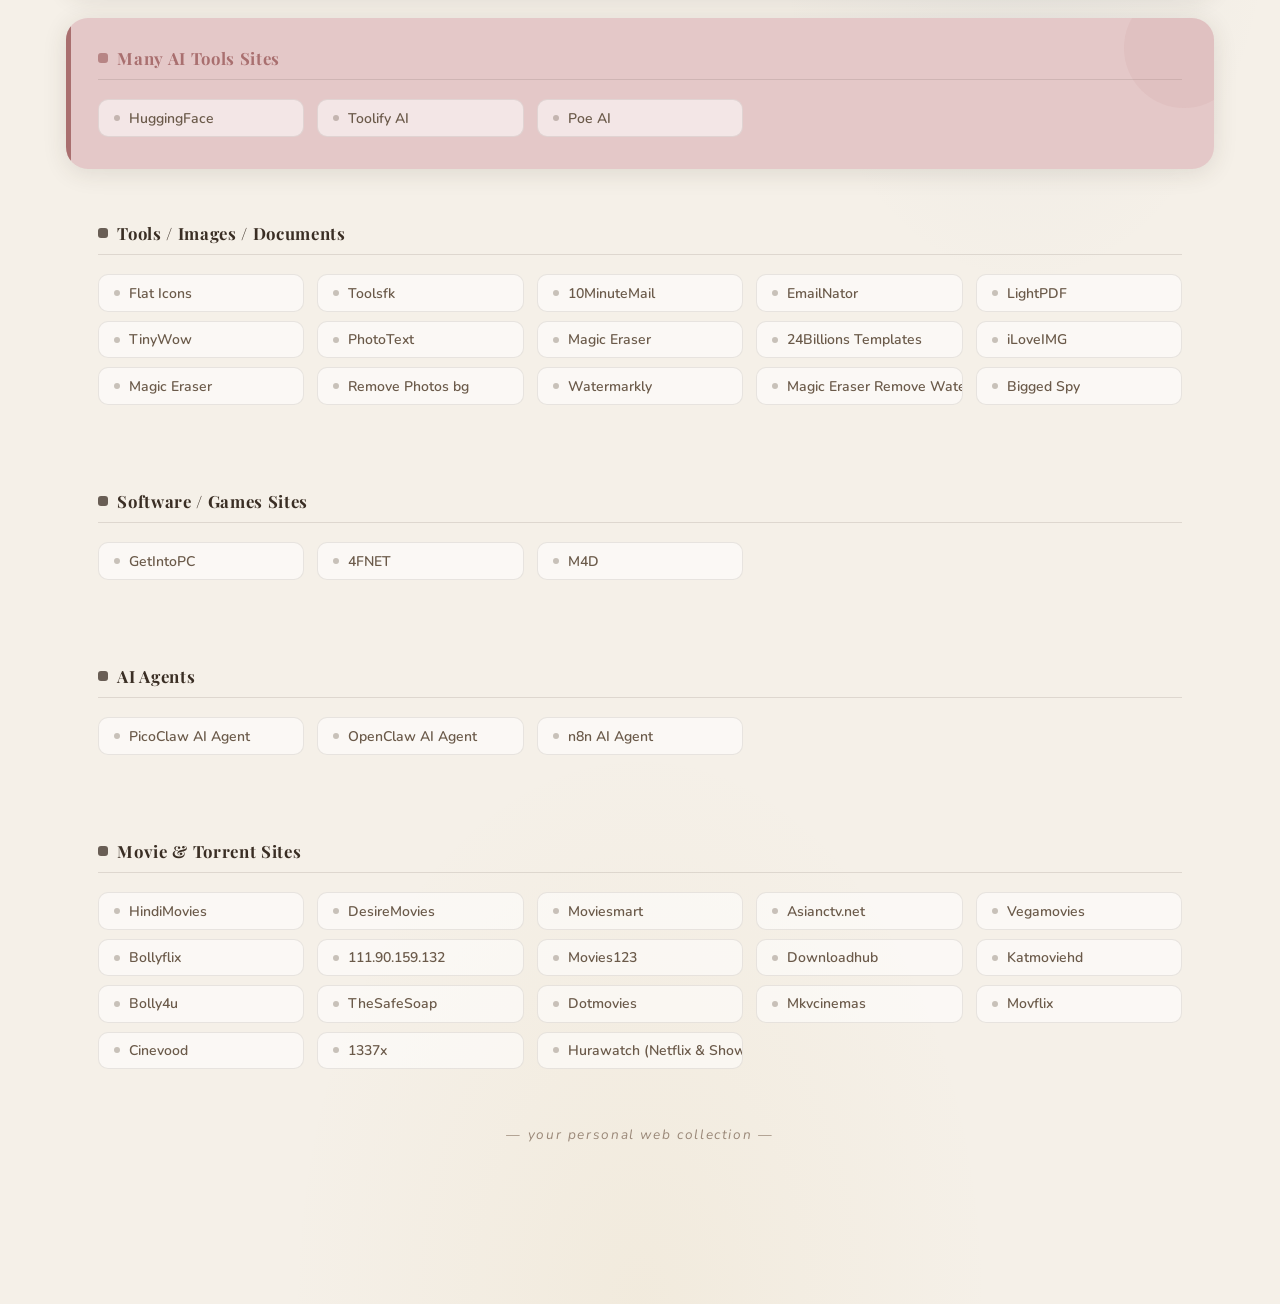
==== commit 60e3c841: "update coding site" ====
--- a/all-sites.html
+++ b/all-sites.html
@@ -10,6 +10,14 @@
 </head>
 <body>
     <main>
+        <h2>DEV Tools Sites
+        </h2>
+
+        <div>
+            <li>
+                <a href="https://devdocs.io/"> Dev docs & help in coding </a>
+            </li>
+        </div>
         
         <h2>Offline AI MOdels</h2>
 
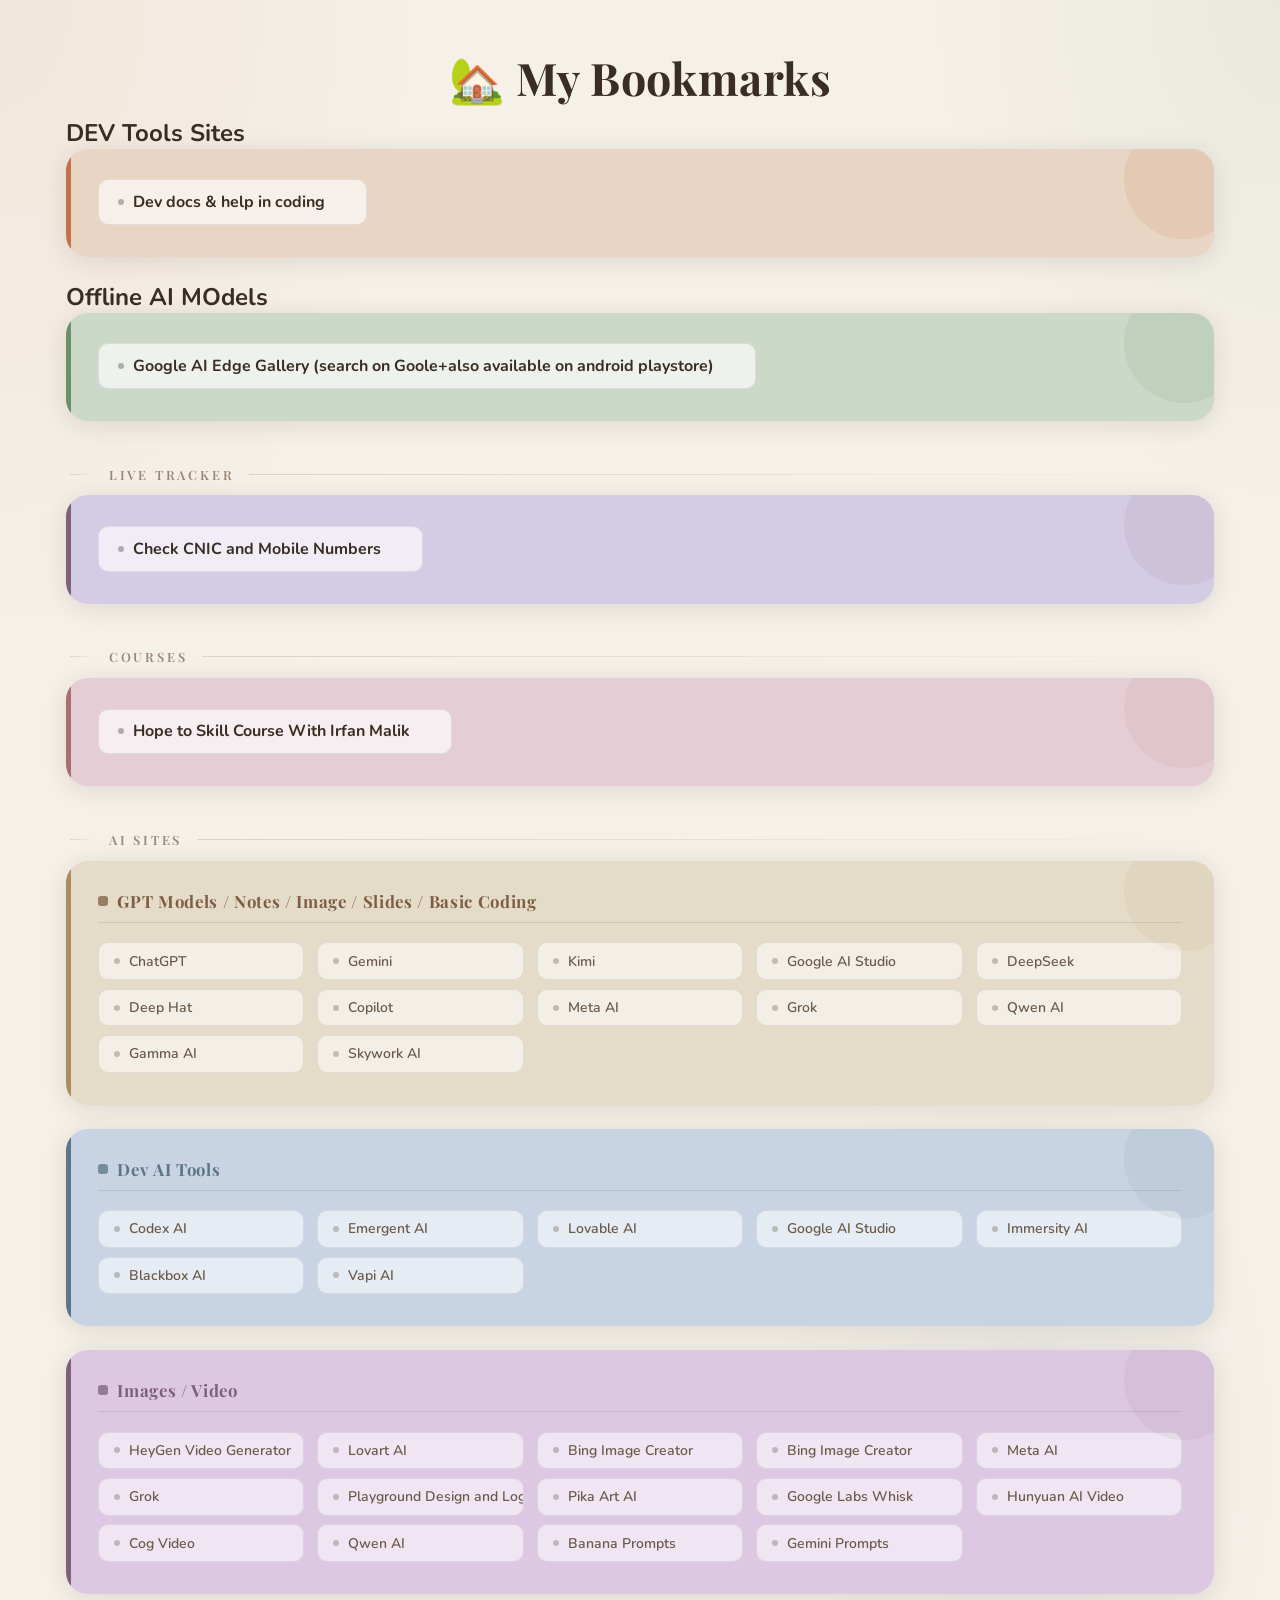
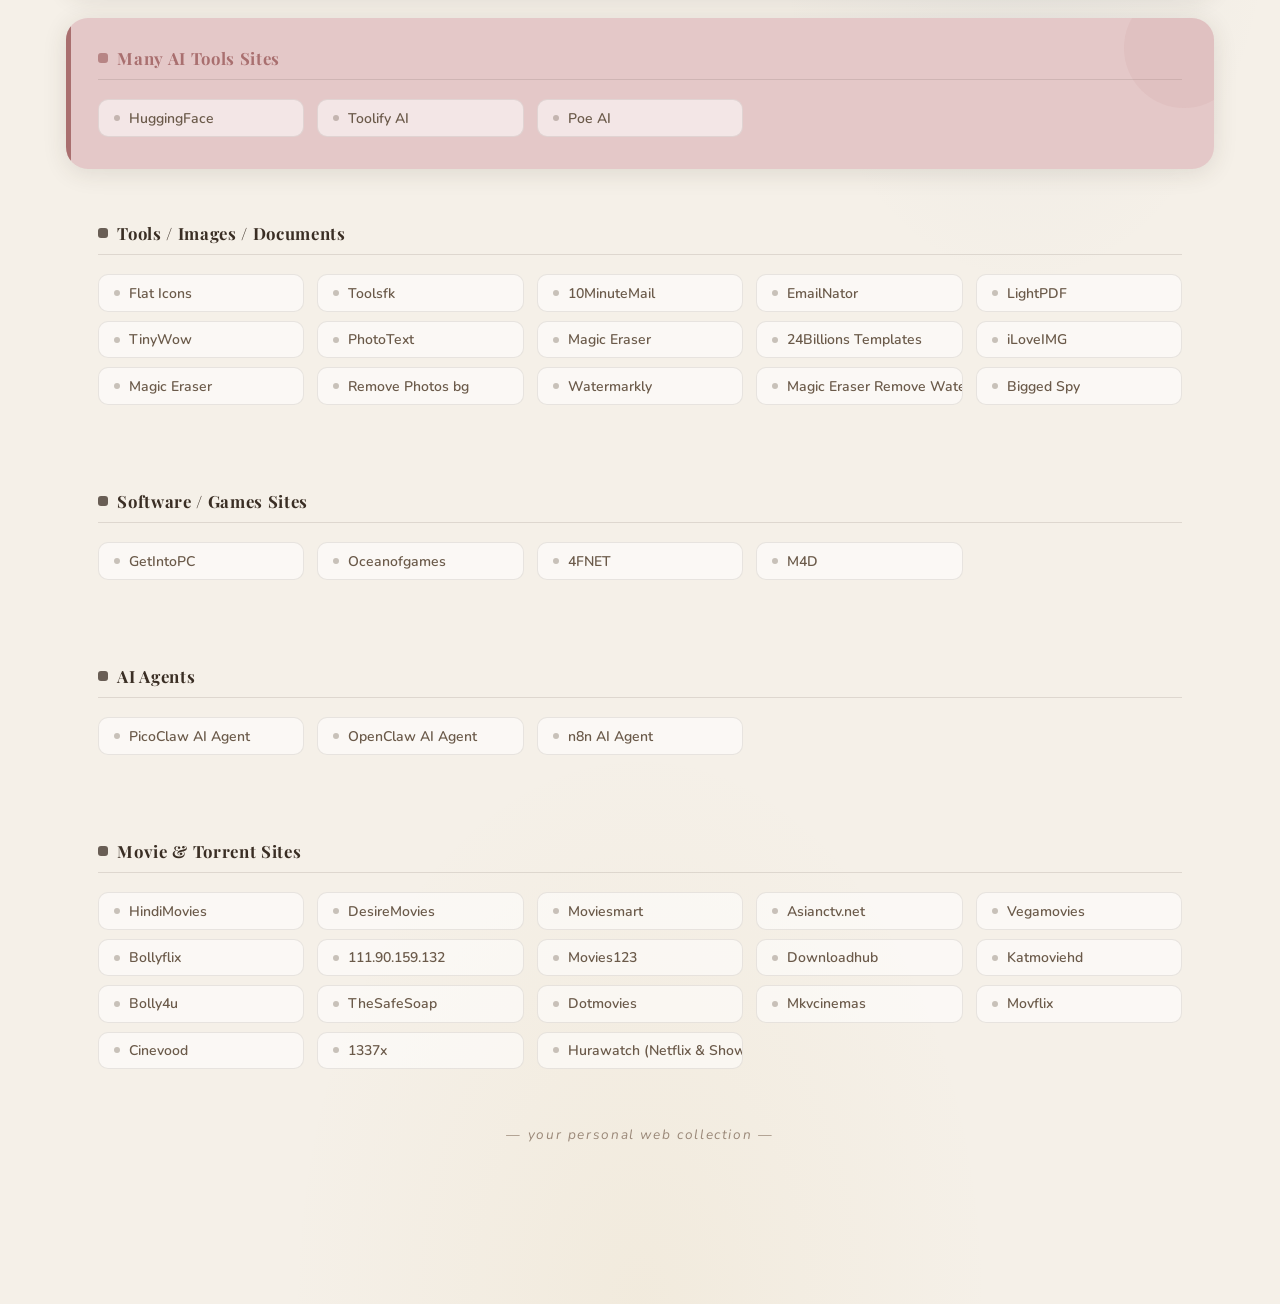
==== commit 7d3aeaad: "update" ====
--- a/all-sites.html
+++ b/all-sites.html
@@ -1,13 +1,17 @@
 <!DOCTYPE html>
 <html lang="en">
+
 <head>
     <meta charset="UTF-8">
     <meta name="viewport" content="width=device-width, initial-scale=1.0">
     <title>My Bookmark</title>
     <link rel="stylesheet" href="style.css">
-    <link href="https://fonts.googleapis.com/css2?family=Baloo+Bhai+2&family=Bpmf+Huninn&family=Poppins:ital,wght@0,100;0,200;0,300;0,400;0,500;0,600;0,700;0,800;0,900;1,100;1,200;1,300;1,400;1,500;1,600;1,700;1,800;1,900&display=swap" rel="stylesheet">
+    <link
+        href="https://fonts.googleapis.com/css2?family=Baloo+Bhai+2&family=Bpmf+Huninn&family=Poppins:ital,wght@0,100;0,200;0,300;0,400;0,500;0,600;0,700;0,800;0,900;1,100;1,200;1,300;1,400;1,500;1,600;1,700;1,800;1,900&display=swap"
+        rel="stylesheet">
 
 </head>
+
 <body>
     <main>
         <h2>DEV Tools Sites
@@ -18,12 +22,13 @@
                 <a href="https://devdocs.io/"> Dev docs & help in coding </a>
             </li>
         </div>
-        
+
         <h2>Offline AI MOdels</h2>
 
         <div>
             <li>
-                <a href="https://www.google.com">Google AI Edge Gallery (search on Goole+also available on android playstore) </a>
+                <a href="https://www.google.com">Google AI Edge Gallery (search on Goole+also available on android
+                    playstore) </a>
             </li>
         </div>
 
@@ -42,117 +47,120 @@
 
 
         <h3>AI Sites</h3>
-       <div>
-        <h3>GPT Models / Notes / Image / Slides / Basic Coding</h3>
-        <ul>
-            <li><a href="https://chat.openai.com/">ChatGPT</a></li>
-            <li><a href="https://gemini.google.com/app">Gemini</a></li>
-            <li><a href="https://www.kimi.com/en/">Kimi</a></li>
-            <li><a href="https://aistudio.google.com/">Google AI Studio</a></li>
-            <li><a href="https://www.deepseek.com/en">DeepSeek</a></li>
-            <li><a href="https://app.deephat.ai/">Deep Hat</a></li>
-            <li><a href="https://copilot.microsoft.com/">Copilot</a></li>
-            <li><a href="https://www.meta.ai/">Meta AI</a></li>
-            <li><a href="https://grok.com/">Grok</a></li>
-            <li><a href="https://qwen.ai/">Qwen AI</a></li>
-            <li><a href="https://gamma.app/ur">Gamma AI</a></li>
-            <li><a href="https://skywork.ai/">Skywork AI</a></li>
-       </div>
-       <div>
-        <h3>Dev AI Tools</h3>
-    <ul>
-            <li><a href="https://chatgpt.com/codex">Codex AI</a></li>
-            <li><a href="https://app.emergent.sh/home">Emergent AI</a></li>
-            <li><a href="https://lovable.dev/">Lovable AI</a></li>
-            <li><a href="https://aistudio.google.com/">Google AI Studio</a></li>
-            <li><a href="https://app.immersity.ai">Immersity AI</a></li>
-            <li><a href="https://www.blackbox.ai/">Blackbox AI</a></li>
-            <li><a href="https://vapi.ai/">Vapi AI</a></li>
+        <div>
+            <h3>GPT Models / Notes / Image / Slides / Basic Coding</h3>
+            <ul>
+                <li><a href="https://chat.openai.com/">ChatGPT</a></li>
+                <li><a href="https://gemini.google.com/app">Gemini</a></li>
+                <li><a href="https://www.kimi.com/en/">Kimi</a></li>
+                <li><a href="https://aistudio.google.com/">Google AI Studio</a></li>
+                <li><a href="https://www.deepseek.com/en">DeepSeek</a></li>
+                <li><a href="https://app.deephat.ai/">Deep Hat</a></li>
+                <li><a href="https://copilot.microsoft.com/">Copilot</a></li>
+                <li><a href="https://www.meta.ai/">Meta AI</a></li>
+                <li><a href="https://grok.com/">Grok</a></li>
+                <li><a href="https://qwen.ai/">Qwen AI</a></li>
+                <li><a href="https://gamma.app/ur">Gamma AI</a></li>
+                <li><a href="https://skywork.ai/">Skywork AI</a></li>
         </div>
         <div>
-             <h3>Images / Video</h3>
+            <h3>Dev AI Tools</h3>
             <ul>
-            <li><a href="https://app.heygen.com">HeyGen Video Generator</a></li>
-            <li><a href="https://www.lovart.ai">Lovart AI</a></li>
-            <li><a href="https://www.bing.com/images/create">Bing Image Creator</a></li>
-            <li><a href="https://www.bing.com/images/create">Bing Image Creator</a></li>
-            <li><a href="https://www.meta.ai/">Meta AI</a></li>
-            <li><a href="https://grok.com/">Grok</a></li>
-            <li><a href="https://playground.com/">Playground Design and Logo AI</a></li>
-            <li><a href="https://pika.art//">Pika Art AI</a></li>
-            <li><a href="https://labs.google/fx/tools/whisk">Google Labs Whisk</a></li>
-            <li><a href="https://aivideo.hunyuan.tencent.com">Hunyuan AI Video</a></li>
-            <li><a href="https://www.cogvideo.org">Cog Video</a></li>
-            <li><a href="https://qwen.ai/">Qwen AI</a></li>
-            <li><a href="https://www.bananaprompts.xyz/">Banana Prompts</a></li>
-            <li><a href="https://gemini-prompts.vercel.app/">Gemini Prompts</a></li>
-    
+                <li><a href="https://chatgpt.com/codex">Codex AI</a></li>
+                <li><a href="https://app.emergent.sh/home">Emergent AI</a></li>
+                <li><a href="https://lovable.dev/">Lovable AI</a></li>
+                <li><a href="https://aistudio.google.com/">Google AI Studio</a></li>
+                <li><a href="https://app.immersity.ai">Immersity AI</a></li>
+                <li><a href="https://www.blackbox.ai/">Blackbox AI</a></li>
+                <li><a href="https://vapi.ai/">Vapi AI</a></li>
         </div>
-        
+        <div>
+            <h3>Images / Video</h3>
+            <ul>
+                <li><a href="https://app.heygen.com">HeyGen Video Generator</a></li>
+                <li><a href="https://www.lovart.ai">Lovart AI</a></li>
+                <li><a href="https://www.bing.com/images/create">Bing Image Creator</a></li>
+                <li><a href="https://www.bing.com/images/create">Bing Image Creator</a></li>
+                <li><a href="https://www.meta.ai/">Meta AI</a></li>
+                <li><a href="https://grok.com/">Grok</a></li>
+                <li><a href="https://playground.com/">Playground Design and Logo AI</a></li>
+                <li><a href="https://pika.art//">Pika Art AI</a></li>
+                <li><a href="https://labs.google/fx/tools/whisk">Google Labs Whisk</a></li>
+                <li><a href="https://aivideo.hunyuan.tencent.com">Hunyuan AI Video</a></li>
+                <li><a href="https://www.cogvideo.org">Cog Video</a></li>
+                <li><a href="https://qwen.ai/">Qwen AI</a></li>
+                <li><a href="https://www.bananaprompts.xyz/">Banana Prompts</a></li>
+                <li><a href="https://gemini-prompts.vercel.app/">Gemini Prompts</a></li>
+
+        </div>
+
         <div>
             <h3>Many AI Tools Sites</h3>
-    <ul>
-            <li><a href="https://huggingface.co/">HuggingFace</a></li>
-            <li><a href="https://www.toolify.ai/">Toolify AI</a></li>
-            <li><a href="https://poe.com/">Poe AI</a></li>
+            <ul>
+                <li><a href="https://huggingface.co/">HuggingFace</a></li>
+                <li><a href="https://www.toolify.ai/">Toolify AI</a></li>
+                <li><a href="https://poe.com/">Poe AI</a></li>
         </div>
         <div>
             <h3>Tools / Images / Documents</h3>
-    <ul>
-    
-            <li><a href="https://www.flaticon.com//">Flat Icons</a></li>
-            <li><a href="https://toolsfk.com/">Toolsfk</a></li>
-            <li><a href="https://10minutemail.net">10MinuteMail</a></li>
-            <li><a href="https://www.emailnator.com/">EmailNator</a></li>
-            <li><a href="https://lightpdf.com/">LightPDF</a></li>
-            <li><a href="https://tinywow.com/">TinyWow</a></li>
-            <li><a href="https://photext.shop/">PhotoText</a></li>
-            <li><a href="https://magiceraser.org/">Magic Eraser</a></li>
-            <li><a href="https://24billions.com/">24Billions Templates</a></li>
-            <li><a href="https://www.iloveimg.com/">iLoveIMG</a></li>
-            <li><a href="https://magiceraser.org/">Magic Eraser</a></li>
-            <li><a href="https://remove.photos/ ">Remove Photos bg</a></li>
-            <li><a href="https://watermarkly.com/add-text-to-photo/">Watermarkly</a></li>
-            <li><a href="https://magiceraser.org/remove-watermark-from-image/">Magic Eraser Remove Watermark</a></li>
-            <li><a href="https://bigged.com/spy/">Bigged Spy</a></li>
+            <ul>
+
+                <li><a href="https://www.flaticon.com//">Flat Icons</a></li>
+                <li><a href="https://toolsfk.com/">Toolsfk</a></li>
+                <li><a href="https://10minutemail.net">10MinuteMail</a></li>
+                <li><a href="https://www.emailnator.com/">EmailNator</a></li>
+                <li><a href="https://lightpdf.com/">LightPDF</a></li>
+                <li><a href="https://tinywow.com/">TinyWow</a></li>
+                <li><a href="https://photext.shop/">PhotoText</a></li>
+                <li><a href="https://magiceraser.org/">Magic Eraser</a></li>
+                <li><a href="https://24billions.com/">24Billions Templates</a></li>
+                <li><a href="https://www.iloveimg.com/">iLoveIMG</a></li>
+                <li><a href="https://magiceraser.org/">Magic Eraser</a></li>
+                <li><a href="https://remove.photos/ ">Remove Photos bg</a></li>
+                <li><a href="https://watermarkly.com/add-text-to-photo/">Watermarkly</a></li>
+                <li><a href="https://magiceraser.org/remove-watermark-from-image/">Magic Eraser Remove Watermark</a>
+                </li>
+                <li><a href="https://bigged.com/spy/">Bigged Spy</a></li>
         </div>
         <div>
             <h3>Software / Games Sites</h3>
-    <ul>
-            <li><a href="https://getintopc.com/">GetIntoPC  </a></li>
-            <li><a href="https://www.4fnet.org/">4FNET</a></li>
-            <li><a href="https://www.m4d.fun/">M4D</a></li>
+            <ul>
+                <li><a href="https://getintopc.com/">GetIntoPC </a></li>
+                <li><a href="https://oceanofgames.com/">Oceanofgames</a></li>
+                <li><a href="https://www.4fnet.org/">4FNET</a></li>
+                <li><a href="https://www.m4d.fun/">M4D</a></li>
         </div>
         <div>
             <h3>AI Agents</h3>
-          <ul>
-            <li><a href="https://picoclaw.net/">PicoClaw AI Agent</a></li>
-            <li><a href="https://openclaw.ai/">OpenClaw AI Agent</a></li>
-            <li><a href="https://n8n.io/">n8n AI Agent</a></li>
+            <ul>
+                <li><a href="https://picoclaw.net/">PicoClaw AI Agent</a></li>
+                <li><a href="https://openclaw.ai/">OpenClaw AI Agent</a></li>
+                <li><a href="https://n8n.io/">n8n AI Agent</a></li>
         </div>
         <div>
-        <h3>Movie & Torrent Sites</h3>
-        <ul>
-            <li><a href="https://www.hindimovies.to/">HindiMovies</a></li>
-            <li><a href="https://desiremovies.my/">DesireMovies</a></li>
-            <li><a href="https://moviesmart.click/">Moviesmart</a></li>
-            <li><a href="https://asianctv.net/">Asianctv.net</a></li>
-            <li><a href="https://vegamovies.is/">Vegamovies</a></li>
-            <li><a href="https://bollyflix.diy/">Bollyflix</a></li>
-            <li><a href="https://111.90.159.132/">111.90.159.132</a></li>
-            <li><a href="https://movies123.pk/">Movies123</a></li>
-            <li><a href="https://downloadhub.lol/">Downloadhub</a></li>
-            <li><a href="https://katmoviehd.to/">Katmoviehd</a></li>
-            <li><a href="https://bolly4u.green/">Bolly4u</a></li>
-            <li><a href="https://thesafesoap.com/">TheSafeSoap</a></li>
-            <li><a href="https://dotmovies.ws/">Dotmovies</a></li>
-            <li><a href="https://mkvcinemas.pw/">Mkvcinemas</a></li>
-            <li><a href="https://movflix.info/">Movflix</a></li>
-            <li><a href="https://cinevood.net/">Cinevood</a></li>
-            <li><a href="https://1337x.to/">1337x</a></li>
-            <li><a href="https://hurawatch.cc/">Hurawatch (Netflix & Shows)</a></li>
-        </ul>
-    </div>
+            <h3>Movie & Torrent Sites</h3>
+            <ul>
+                <li><a href="https://www.hindimovies.to/">HindiMovies</a></li>
+                <li><a href="https://desiremovies.my/">DesireMovies</a></li>
+                <li><a href="https://moviesmart.click/">Moviesmart</a></li>
+                <li><a href="https://asianctv.net/">Asianctv.net</a></li>
+                <li><a href="https://vegamovies.is/">Vegamovies</a></li>
+                <li><a href="https://bollyflix.diy/">Bollyflix</a></li>
+                <li><a href="https://111.90.159.132/">111.90.159.132</a></li>
+                <li><a href="https://movies123.pk/">Movies123</a></li>
+                <li><a href="https://downloadhub.lol/">Downloadhub</a></li>
+                <li><a href="https://katmoviehd.to/">Katmoviehd</a></li>
+                <li><a href="https://bolly4u.green/">Bolly4u</a></li>
+                <li><a href="https://thesafesoap.com/">TheSafeSoap</a></li>
+                <li><a href="https://dotmovies.ws/">Dotmovies</a></li>
+                <li><a href="https://mkvcinemas.pw/">Mkvcinemas</a></li>
+                <li><a href="https://movflix.info/">Movflix</a></li>
+                <li><a href="https://cinevood.net/">Cinevood</a></li>
+                <li><a href="https://1337x.to/">1337x</a></li>
+                <li><a href="https://hurawatch.cc/">Hurawatch (Netflix & Shows)</a></li>
+            </ul>
+        </div>
     </main>
 </body>
+
 </html>
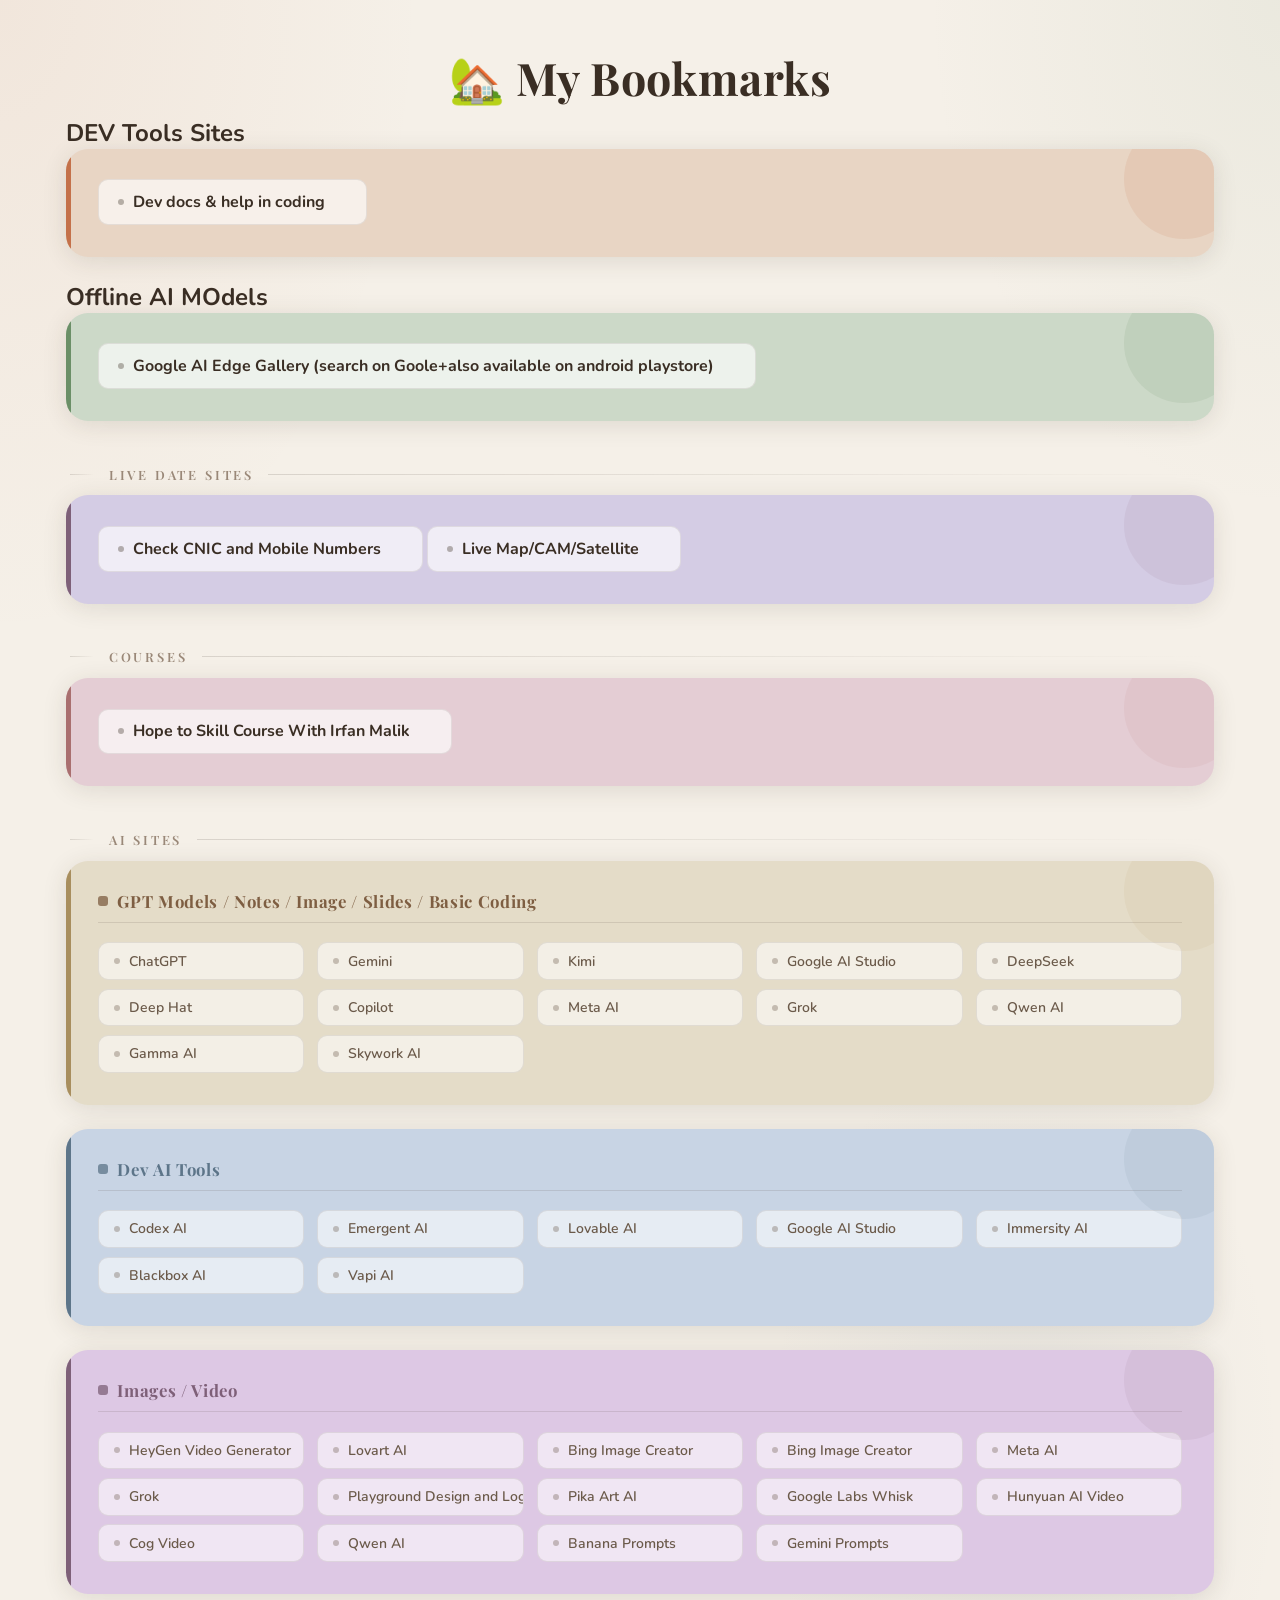
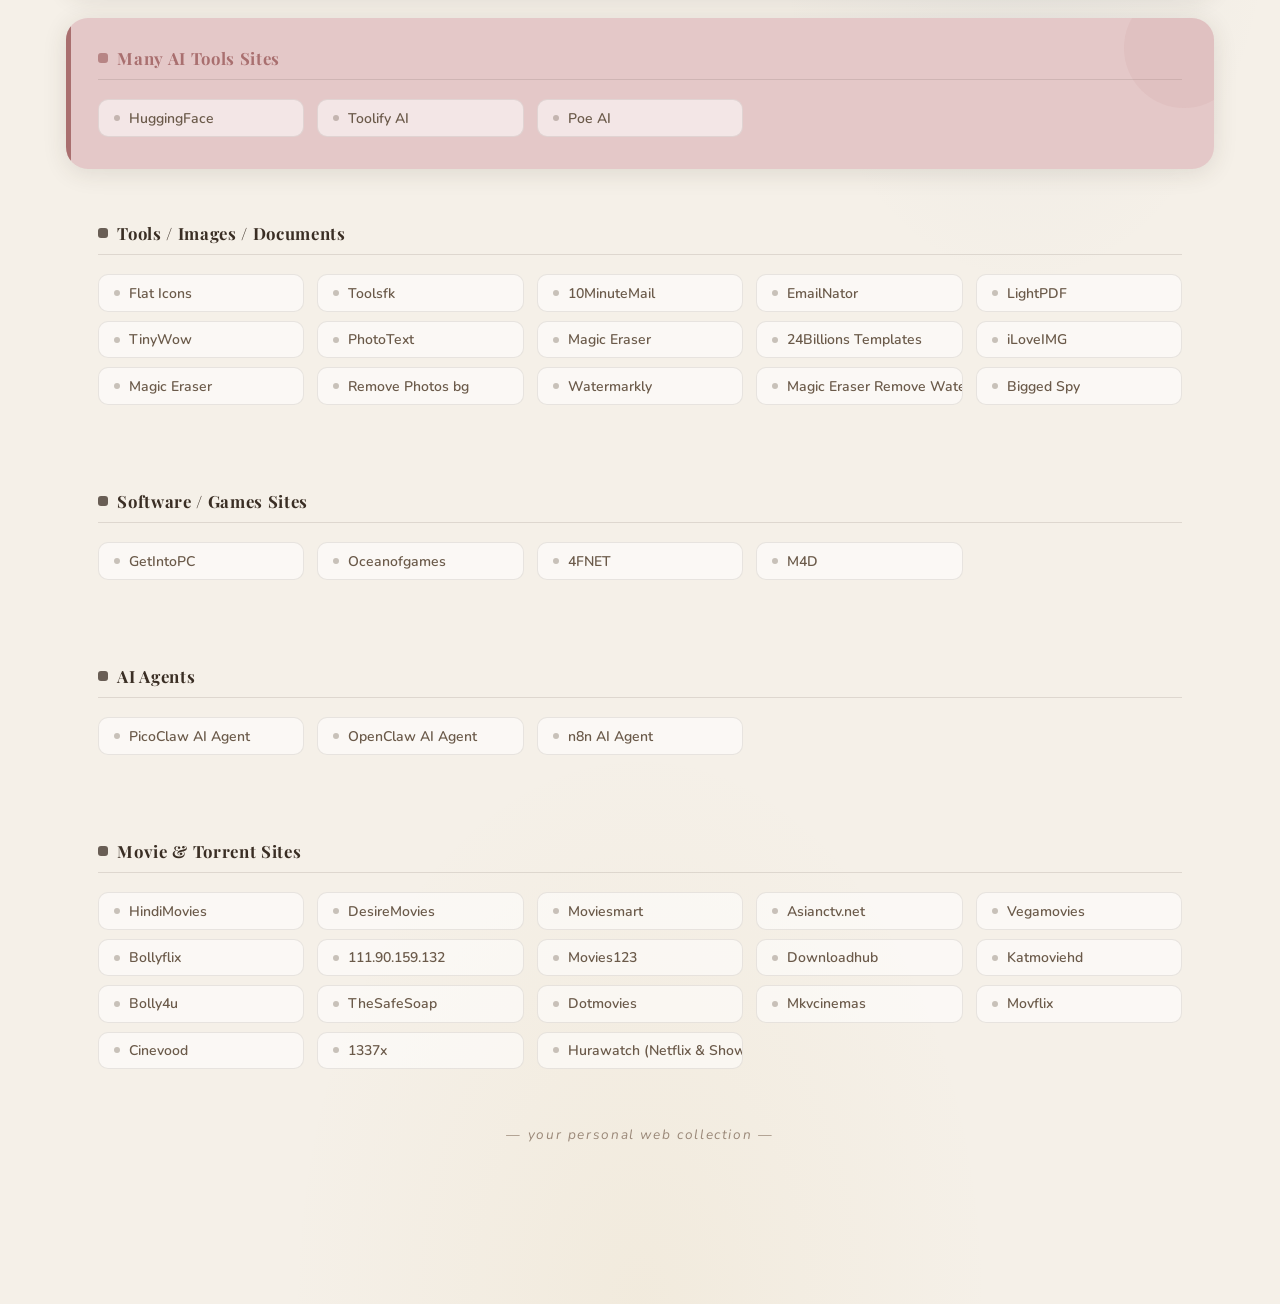
==== commit 4a0c03fa: "up live map site" ====
--- a/all-sites.html
+++ b/all-sites.html
@@ -32,11 +32,17 @@
             </li>
         </div>
 
-        <h3>Live Tracker</h3>
+        <h3>Live Date Sites</h3>
         <div>
             <li>
                 <a href="https://cnic.pk/">Check CNIC and Mobile Numbers</a>
             </li>
+           
+            <li>
+                <a href="https://osirisai.live/">Live Map/CAM/Satellite</a>
+            </li>
+           
+
         </div>
         <h3>Courses</h3>
         <div>
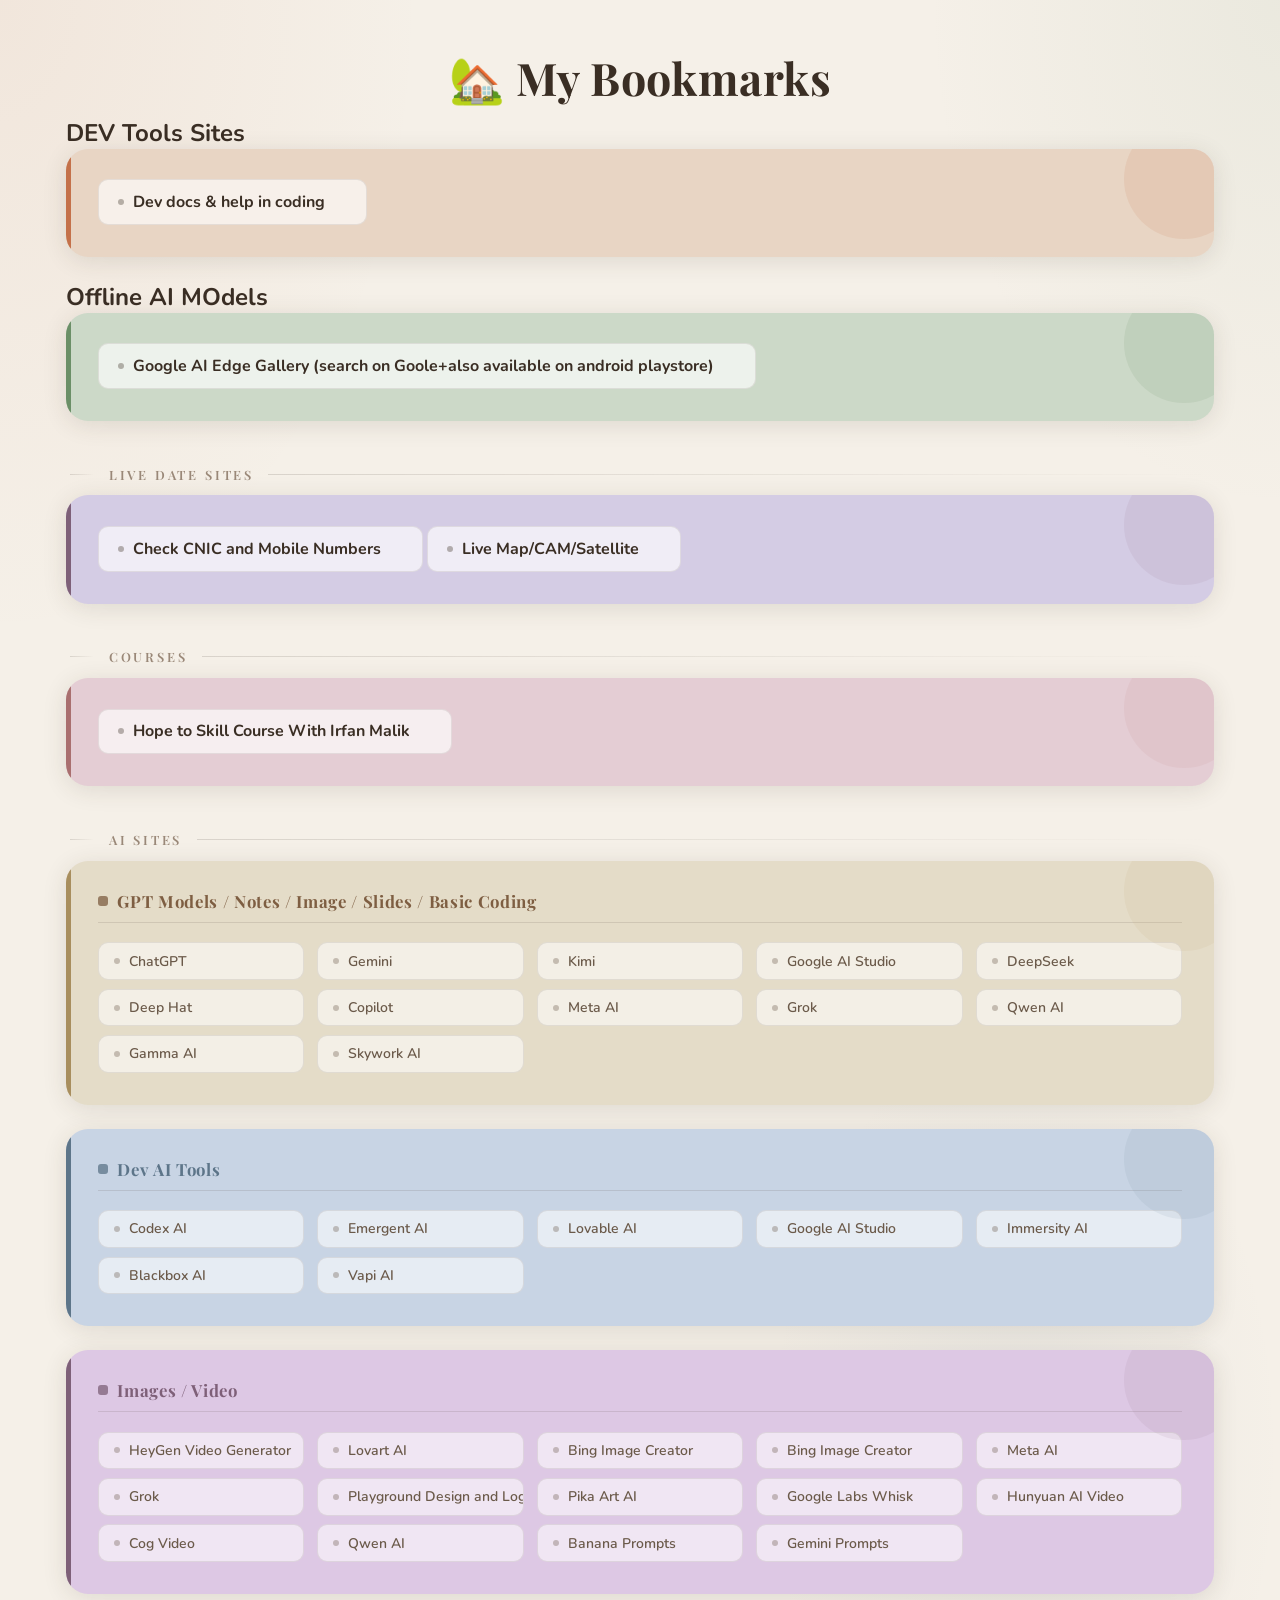
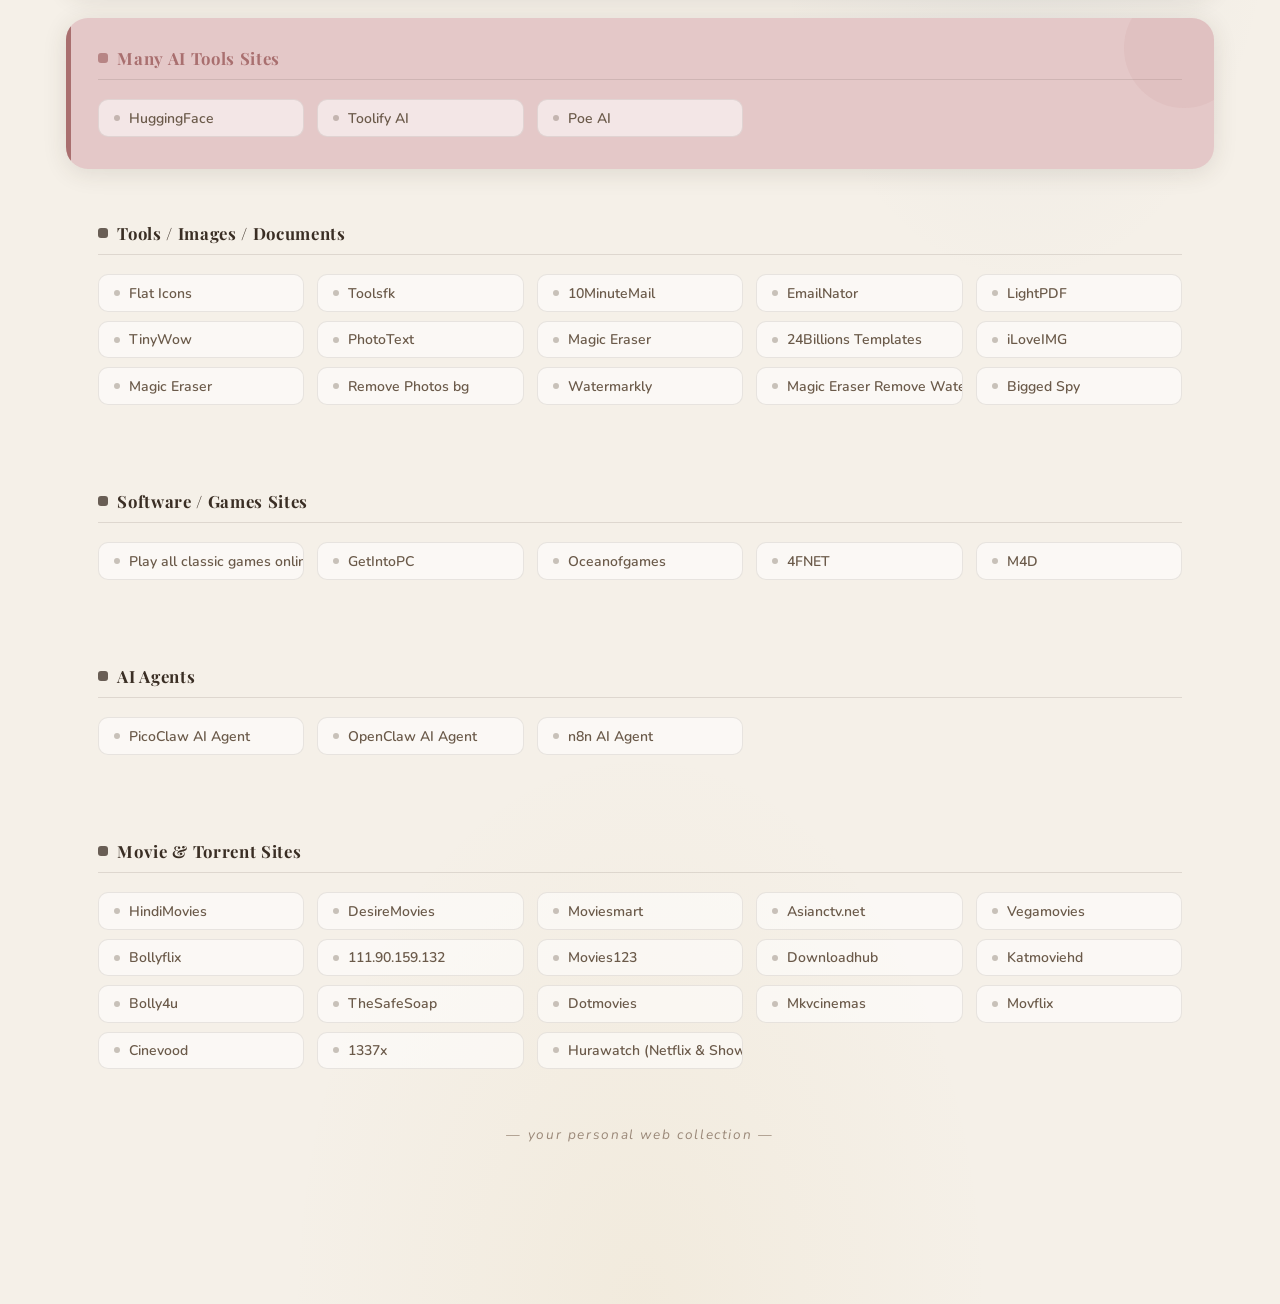
==== commit 2ab7a2ba: "update" ====
--- a/all-sites.html
+++ b/all-sites.html
@@ -131,6 +131,7 @@
         <div>
             <h3>Software / Games Sites</h3>
             <ul>
+                <li><a href="https://www.retrogames.onl/">Play all classic games online </a></li>
                 <li><a href="https://getintopc.com/">GetIntoPC </a></li>
                 <li><a href="https://oceanofgames.com/">Oceanofgames</a></li>
                 <li><a href="https://www.4fnet.org/">4FNET</a></li>
